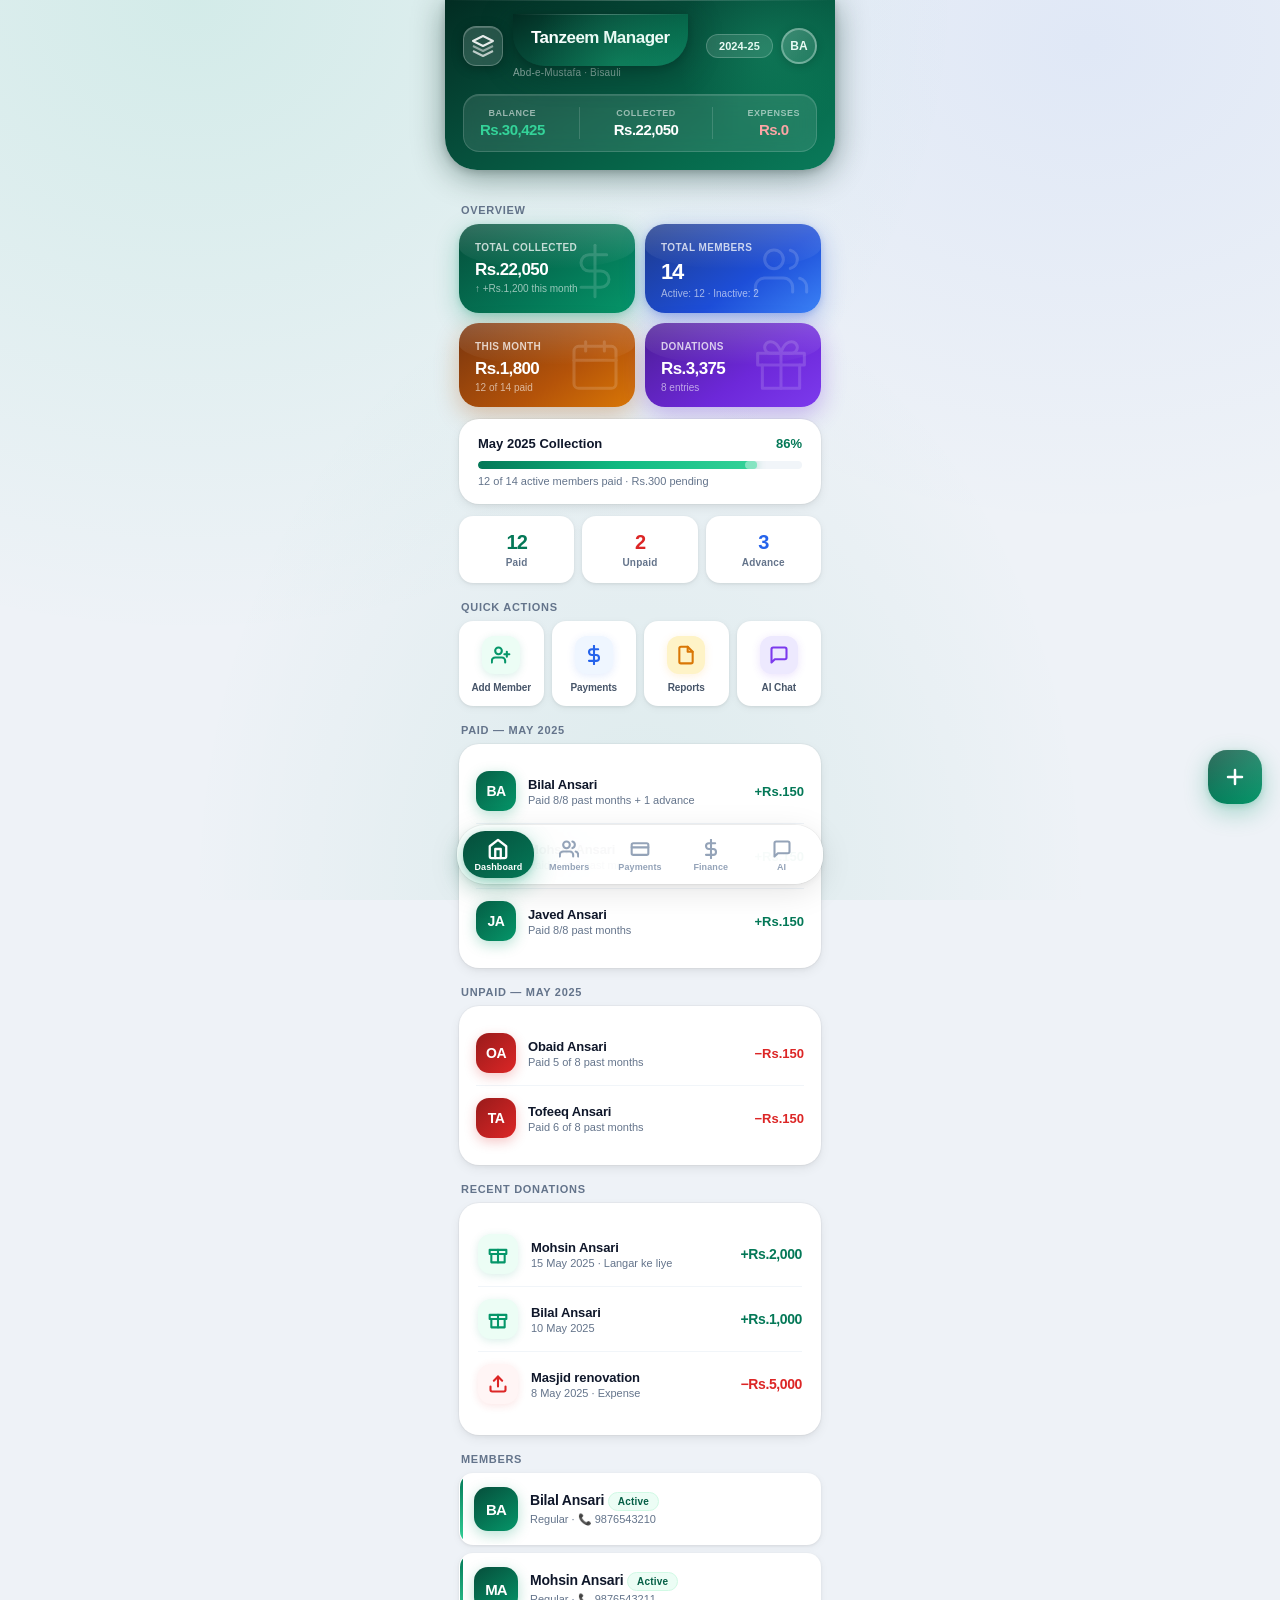
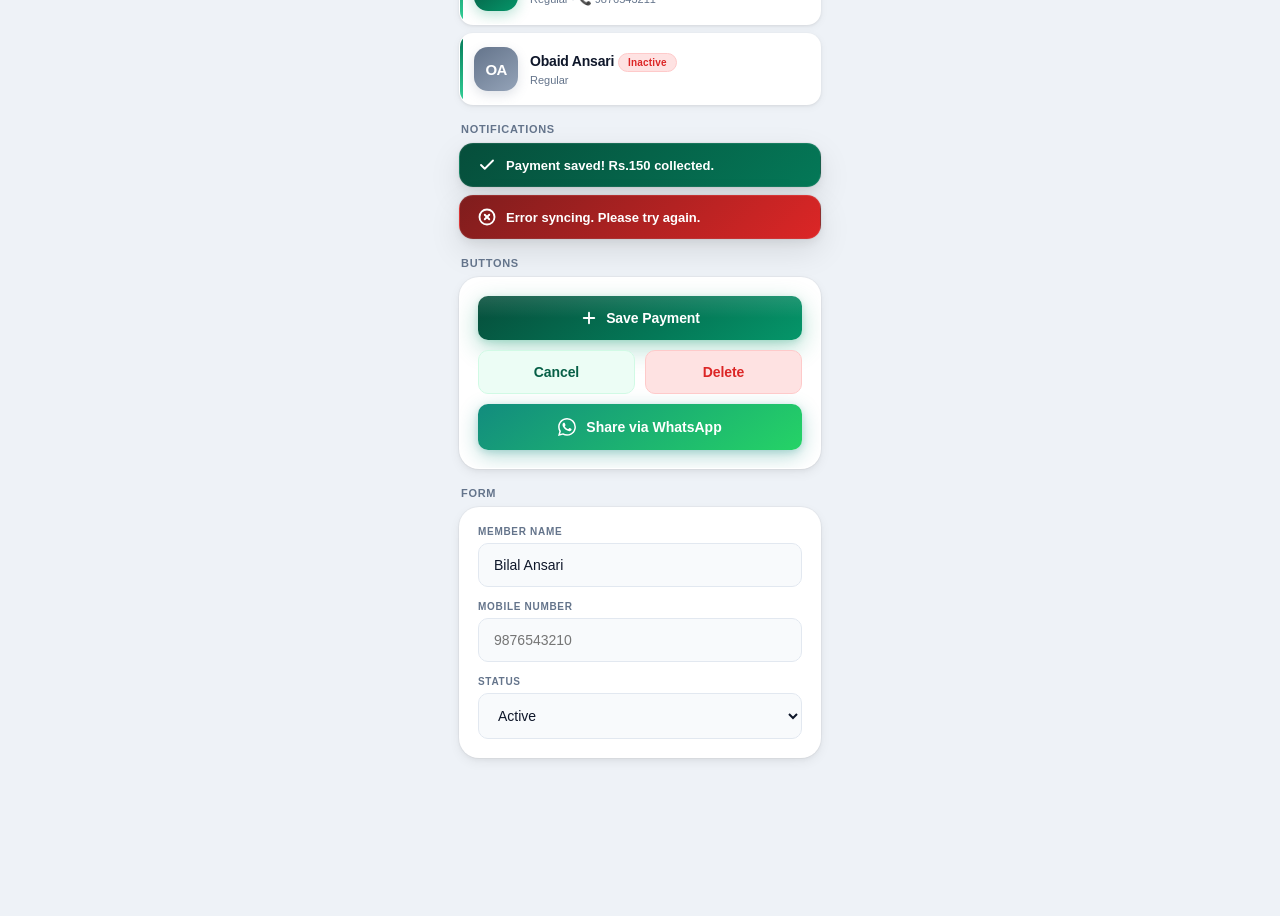
==== design-test.html @ f7e79cd4 "Design: add design-test.html for UI review before main changes" ====
<!DOCTYPE html>
<html lang="en">
<head>
<meta charset="UTF-8">
<meta name="viewport" content="width=device-width, initial-scale=1, viewport-fit=cover">
<title>Design Test — Tanzeem Manager</title>
<style>
/* ── Design Tokens ─────────────────────────────────── */
:root {
  --emerald-950: #022c22;
  --emerald-900: #064e3b;
  --emerald-800: #065f46;
  --emerald-700: #047857;
  --emerald-600: #059669;
  --emerald-500: #10b981;
  --emerald-400: #34d399;
  --emerald-100: #d1fae5;
  --emerald-50:  #ecfdf5;

  --slate-950: #020617;
  --slate-900: #0f172a;
  --slate-800: #1e293b;
  --slate-700: #334155;
  --slate-600: #475569;
  --slate-500: #64748b;
  --slate-400: #94a3b8;
  --slate-300: #cbd5e1;
  --slate-200: #e2e8f0;
  --slate-100: #f1f5f9;
  --slate-50:  #f8fafc;

  --red-600:    #dc2626;
  --red-100:    #fee2e2;
  --blue-600:   #2563eb;
  --blue-100:   #dbeafe;
  --amber-500:  #f59e0b;
  --amber-100:  #fef3c7;
  --purple-600: #7c3aed;
  --purple-100: #ede9fe;

  /* Semantic */
  --bg:      #eef2f7;
  --surface: #ffffff;
  --border:  rgba(15,23,42,.07);
  --text:    var(--slate-900);
  --text-2:  var(--slate-700);
  --muted:   var(--slate-500);

  /* Shadows — more layered & realistic */
  --sh-xs: 0 1px 2px rgba(0,0,0,.05);
  --sh-sm: 0 1px 3px rgba(0,0,0,.07), 0 2px 8px rgba(0,0,0,.05);
  --sh-md: 0 4px 12px rgba(0,0,0,.06), 0 2px 4px rgba(0,0,0,.04), 0 0 0 1px rgba(0,0,0,.03);
  --sh-lg: 0 12px 32px rgba(0,0,0,.10), 0 4px 8px rgba(0,0,0,.06), 0 0 0 1px rgba(0,0,0,.03);
  --sh-xl: 0 24px 48px rgba(0,0,0,.14), 0 8px 16px rgba(0,0,0,.08);
  --sh-green: 0 8px 24px rgba(5,150,105,.32), 0 2px 6px rgba(5,150,105,.18);
  --sh-green-sm: 0 4px 14px rgba(5,150,105,.28);

  --radius:    20px;
  --radius-sm: 14px;
  --radius-xs: 10px;
  --radius-lg: 28px;
}

* { margin:0; padding:0; box-sizing:border-box; -webkit-tap-highlight-color:transparent; }

@keyframes fadeUp   { from { opacity:0; transform:translateY(14px); } to { opacity:1; transform:translateY(0); } }
@keyframes shimmer  { 0% { transform:translateX(-100%); } 100% { transform:translateX(100%); } }
@keyframes pulse    { 0%,100% { opacity:1; } 50% { opacity:.5; } }
@keyframes floatUp  { 0%,100% { transform:translateY(0px); } 50% { transform:translateY(-4px); } }

body {
  font-family: -apple-system, BlinkMacSystemFont, 'SF Pro Display', 'Segoe UI', Roboto, sans-serif;
  background: var(--bg);
  /* Subtle noise texture via svg */
  background-image:
    radial-gradient(ellipse at 15% 0%,  rgba(16,185,129,.12) 0%, transparent 50%),
    radial-gradient(ellipse at 85% 5%,  rgba(37,99,235,.07)  0%, transparent 40%),
    radial-gradient(ellipse at 50% 100%,rgba(5,150,105,.08)  0%, transparent 50%);
  background-attachment: fixed;
  color: var(--text);
  max-width: 390px;
  margin: 0 auto;
  min-height: 100vh;
  padding-bottom: 110px;
  -webkit-font-smoothing: antialiased;
  -moz-osx-font-smoothing: grayscale;
}

/* ── Header ─────────────────────────────────────── */
.header {
  background: linear-gradient(150deg,
    var(--emerald-950) 0%,
    var(--emerald-900) 40%,
    #066a4c 75%,
    #0a7a5a 100%);
  color: #fff;
  padding: 14px 18px 18px;
  position: sticky;
  top: 0;
  z-index: 100;
  border-radius: 0 0 32px 32px;
  box-shadow: 0 6px 32px rgba(2,44,34,.45), 0 2px 8px rgba(0,0,0,.18);
  overflow: hidden;
}
/* Glowing orb behind header */
.header::before {
  content: '';
  position: absolute;
  top: -40px; right: -20px;
  width: 180px; height: 180px;
  background: radial-gradient(circle, rgba(52,211,153,.18) 0%, transparent 70%);
  border-radius: 50%;
  pointer-events: none;
}
/* Top shine line */
.header::after {
  content: '';
  position: absolute;
  top: 0; left: 0; right: 0;
  height: 1px;
  background: linear-gradient(90deg, transparent, rgba(255,255,255,.25), transparent);
  pointer-events: none;
}
.header-row1 {
  display: flex;
  align-items: center;
  justify-content: space-between;
  margin-bottom: 16px;
}
.header-brand {
  display: flex;
  align-items: center;
  gap: 10px;
}
.header-logo {
  width: 40px; height: 40px;
  border-radius: 13px;
  background: rgba(255,255,255,.15);
  backdrop-filter: blur(8px);
  border: 1px solid rgba(255,255,255,.25);
  display: flex; align-items: center; justify-content: center;
  box-shadow: 0 2px 12px rgba(0,0,0,.25), inset 0 1px 0 rgba(255,255,255,.2);
}
.header h1 {
  font-size: 18px;
  font-weight: 800;
  letter-spacing: -0.6px;
  text-shadow: 0 1px 6px rgba(0,0,0,.2);
}
.header-sub {
  font-size: 10px;
  color: rgba(255,255,255,.55);
  font-weight: 500;
  margin-top: 1px;
  letter-spacing: .2px;
}
.header-right {
  display: flex;
  align-items: center;
  gap: 8px;
}
.header-pill {
  background: rgba(255,255,255,.13);
  border: 1px solid rgba(255,255,255,.22);
  border-radius: 20px;
  padding: 5px 12px;
  font-size: 11px;
  font-weight: 700;
  color: #fff;
  letter-spacing: .1px;
}
.avatar {
  width: 36px; height: 36px;
  border-radius: 50%;
  background: linear-gradient(135deg, rgba(255,255,255,.22), rgba(255,255,255,.1));
  border: 2px solid rgba(255,255,255,.35);
  display: flex; align-items: center; justify-content: center;
  font-size: 12px; font-weight: 800;
  color: #fff;
  cursor: pointer;
  box-shadow: 0 2px 8px rgba(0,0,0,.2);
}
/* Balance row */
.header-balance {
  background: rgba(255,255,255,.1);
  backdrop-filter: blur(10px);
  border: 1px solid rgba(255,255,255,.15);
  border-radius: 16px;
  padding: 12px 16px;
  display: flex;
  align-items: center;
  justify-content: space-between;
  box-shadow: inset 0 1px 0 rgba(255,255,255,.12);
}
.hb-item { text-align: center; }
.hb-label { font-size: 9px; color: rgba(255,255,255,.55); font-weight: 600; letter-spacing: .5px; text-transform: uppercase; margin-bottom: 3px; }
.hb-value { font-size: 15px; font-weight: 800; color: #fff; letter-spacing: -0.5px; }
.hb-value.green { color: var(--emerald-400); }
.hb-value.red   { color: #fca5a5; }
.hb-divider { width: 1px; height: 32px; background: rgba(255,255,255,.15); }

/* ── Screen ──────────────────────────────────────── */
.screen { padding: 16px 14px; animation: fadeUp .22s ease-out; }

/* ── Section label ───────────────────────────────── */
.section-label {
  font-size: 11px;
  font-weight: 700;
  color: var(--muted);
  letter-spacing: .7px;
  text-transform: uppercase;
  margin: 18px 0 8px 2px;
}

/* ── Cards ───────────────────────────────────────── */
.card {
  background: var(--surface);
  border-radius: var(--radius);
  padding: 18px;
  margin-bottom: 12px;
  box-shadow: var(--sh-md);
  border: 1px solid rgba(255,255,255,.9);
  position: relative;
  overflow: hidden;
  /* Subtle top-accent line */
}
.card::before {
  content: '';
  position: absolute;
  top: 0; left: 20px; right: 20px;
  height: 1px;
  background: linear-gradient(90deg, transparent, rgba(255,255,255,.9), transparent);
}
.card-title {
  font-size: 13px;
  font-weight: 800;
  color: var(--emerald-800);
  margin-bottom: 14px;
  display: flex;
  align-items: center;
  gap: 8px;
  letter-spacing: -.2px;
}
.card-title::before {
  content: '';
  width: 3px;
  height: 14px;
  background: linear-gradient(to bottom, var(--emerald-600), var(--emerald-400));
  border-radius: 2px;
  flex-shrink: 0;
}

/* ── Metrics ─────────────────────────────────────── */
.metrics { display: grid; grid-template-columns: 1fr 1fr; gap: 10px; margin-bottom: 12px; }
.metric {
  border-radius: var(--radius);
  padding: 18px 16px 14px;
  position: relative;
  overflow: hidden;
  color: #fff;
  cursor: pointer;
  transition: transform .2s cubic-bezier(.34,1.56,.64,1), box-shadow .2s;
}
.metric:active { transform: scale(.96); }
/* Shimmer effect */
.metric::after {
  content: '';
  position: absolute;
  top: 0; left: -100%; width: 60%; height: 100%;
  background: linear-gradient(90deg, transparent, rgba(255,255,255,.12), transparent);
  animation: shimmer 3.5s ease infinite;
  pointer-events: none;
}
/* Top glass shine */
.metric::before {
  content: '';
  position: absolute;
  top: 0; left: 0; right: 0; height: 50%;
  background: linear-gradient(to bottom, rgba(255,255,255,.18), transparent);
  border-radius: var(--radius) var(--radius) 60% 60%;
  pointer-events: none;
  z-index: 1;
}
.metric.green  {
  background: linear-gradient(145deg, var(--emerald-900) 0%, var(--emerald-700) 60%, var(--emerald-600) 100%);
  box-shadow: var(--sh-green);
}
.metric.blue   {
  background: linear-gradient(145deg, #1e3a8a 0%, #1d4ed8 60%, #3b82f6 100%);
  box-shadow: 0 8px 24px rgba(29,78,216,.32), 0 2px 6px rgba(29,78,216,.18);
}
.metric.orange {
  background: linear-gradient(145deg, #78350f 0%, #b45309 60%, #d97706 100%);
  box-shadow: 0 8px 24px rgba(180,83,9,.32);
}
.metric.purple {
  background: linear-gradient(145deg, #4c1d95 0%, #6d28d9 60%, #7c3aed 100%);
  box-shadow: 0 8px 24px rgba(109,40,217,.32);
}
.metric-icon {
  position: absolute;
  right: 12px; bottom: 10px;
  opacity: .15;
  z-index: 0;
}
.metric-label {
  font-size: 10px;
  font-weight: 700;
  color: rgba(255,255,255,.75);
  letter-spacing: .4px;
  text-transform: uppercase;
  margin-bottom: 8px;
  position: relative;
  z-index: 2;
}
.metric-value {
  font-size: 22px;
  font-weight: 900;
  letter-spacing: -1.2px;
  color: #fff;
  position: relative;
  z-index: 2;
  line-height: 1;
}
.metric-value.sm { font-size: 17px; font-weight: 800; letter-spacing: -.6px; }
.metric-sub {
  font-size: 10px;
  color: rgba(255,255,255,.6);
  margin-top: 5px;
  font-weight: 500;
  position: relative;
  z-index: 2;
}

/* ── Progress bar ────────────────────────────────── */
.progress-card { padding: 16px 18px; }
.progress-header {
  display: flex;
  justify-content: space-between;
  align-items: baseline;
  margin-bottom: 10px;
}
.progress-title { font-size: 13px; font-weight: 700; color: var(--text); }
.progress-pct { font-size: 13px; font-weight: 800; color: var(--emerald-700); }
.progress-track {
  height: 8px;
  background: var(--slate-100);
  border-radius: 99px;
  overflow: hidden;
  position: relative;
}
.progress-fill {
  height: 100%;
  border-radius: 99px;
  background: linear-gradient(90deg, var(--emerald-700), var(--emerald-500), var(--emerald-400));
  box-shadow: 0 0 10px rgba(5,150,105,.4);
  position: relative;
  transition: width .6s cubic-bezier(.4,0,.2,1);
}
.progress-fill::after {
  content: '';
  position: absolute;
  top: 0; right: 0;
  width: 12px; height: 100%;
  background: rgba(255,255,255,.4);
  border-radius: 99px;
  animation: pulse 1.5s ease-in-out infinite;
}
.progress-label { font-size: 11px; color: var(--muted); margin-top: 6px; font-weight: 500; }

/* ── Member Cards ────────────────────────────────── */
.member-card {
  background: var(--surface);
  border-radius: var(--radius-sm);
  padding: 13px 14px;
  margin-bottom: 8px;
  border: 1px solid rgba(255,255,255,.9);
  display: flex;
  align-items: center;
  gap: 12px;
  box-shadow: var(--sh-sm);
  position: relative;
  overflow: hidden;
  transition: transform .15s, box-shadow .15s;
}
.member-card::before {
  content: '';
  position: absolute;
  left: 0; top: 0; bottom: 0;
  width: 3px;
  background: linear-gradient(to bottom, var(--emerald-700), var(--emerald-400));
}
.member-card:active { transform: scale(.983); box-shadow: var(--sh-md); }
.member-avatar {
  width: 44px; height: 44px;
  border-radius: 14px;
  background: linear-gradient(145deg, var(--emerald-900), var(--emerald-600));
  color: #fff;
  display: flex; align-items: center; justify-content: center;
  font-size: 15px; font-weight: 800;
  flex-shrink: 0;
  letter-spacing: -.8px;
  box-shadow: var(--sh-green-sm);
}
.member-avatar.inactive {
  background: linear-gradient(145deg, var(--slate-500), var(--slate-400));
  box-shadow: 0 4px 12px rgba(100,116,139,.2);
}
.member-info { flex: 1; min-width: 0; }
.member-name { font-size: 14px; font-weight: 700; letter-spacing: -.2px; color: var(--text); }
.member-sub  { font-size: 11px; color: var(--muted); margin-top: 2px; font-weight: 500; }
.member-actions { display: flex; gap: 6px; flex-shrink: 0; }

/* ── Badges ──────────────────────────────────────── */
.badge {
  display: inline-flex;
  align-items: center;
  padding: 3px 9px;
  border-radius: 20px;
  font-size: 10px;
  font-weight: 700;
  letter-spacing: .2px;
}
.badge-active   { background: var(--emerald-50); color: var(--emerald-800); border: 1px solid var(--emerald-100); }
.badge-inactive { background: var(--red-100); color: var(--red-600); border: 1px solid #fecaca; }
.badge-paid     { background: var(--emerald-50); color: var(--emerald-800); border: 1px solid var(--emerald-100); }
.badge-unpaid   { background: var(--red-100); color: var(--red-600); border: 1px solid #fecaca; }
.badge-advance  { background: var(--blue-100); color: var(--blue-600); border: 1px solid #bfdbfe; }

/* ── Finance Items ───────────────────────────────── */
.finance-item {
  display: flex;
  align-items: center;
  gap: 13px;
  padding: 12px 0;
  border-bottom: 1px solid var(--slate-100);
}
.finance-item:last-child { border-bottom: none; }
.finance-dot {
  width: 40px; height: 40px;
  border-radius: 13px;
  display: flex; align-items: center; justify-content: center;
  flex-shrink: 0;
}
.finance-dot.green {
  background: var(--emerald-50);
  box-shadow: 0 2px 8px rgba(5,150,105,.15);
}
.finance-dot.red {
  background: #fff5f5;
  box-shadow: 0 2px 8px rgba(220,38,38,.12);
}
.finance-info { flex: 1; min-width: 0; }
.finance-name { font-size: 13px; font-weight: 700; color: var(--text); letter-spacing: -.1px; }
.finance-sub  { font-size: 11px; color: var(--muted); margin-top: 2px; font-weight: 500; }
.finance-amount { font-size: 14px; font-weight: 800; letter-spacing: -.4px; flex-shrink: 0; }
.finance-amount.green { color: var(--emerald-700); }
.finance-amount.red   { color: var(--red-600); }

/* ── Buttons ─────────────────────────────────────── */
.btn {
  padding: 13px 22px;
  border-radius: var(--radius-xs);
  border: none;
  cursor: pointer;
  font-size: 14px;
  font-weight: 700;
  letter-spacing: -.1px;
  transition: transform .15s cubic-bezier(.34,1.56,.64,1), box-shadow .15s;
  position: relative;
  overflow: hidden;
}
.btn:active { transform: scale(.95); }
.btn-primary {
  background: linear-gradient(145deg, var(--emerald-900) 0%, var(--emerald-700) 60%, var(--emerald-600) 100%);
  color: #fff;
  box-shadow: var(--sh-green);
  width: 100%;
  display: flex; align-items: center; justify-content: center; gap: 8px;
}
.btn-primary::before {
  content: '';
  position: absolute;
  top: 0; left: 0; right: 0;
  height: 50%;
  background: linear-gradient(to bottom, rgba(255,255,255,.12), transparent);
  pointer-events: none;
}
.btn-secondary {
  background: var(--emerald-50);
  color: var(--emerald-800);
  border: 1px solid var(--emerald-100);
  font-weight: 700;
}
.btn-danger {
  background: var(--red-100);
  color: var(--red-600);
  border: 1px solid #fecaca;
  font-weight: 700;
}
.btn-row { display: flex; gap: 10px; }
.btn-row .btn { flex: 1; }

/* ── Quick actions row ───────────────────────────── */
.quick-actions {
  display: grid;
  grid-template-columns: repeat(4, 1fr);
  gap: 8px;
  margin-bottom: 12px;
}
.qa-item {
  background: var(--surface);
  border-radius: var(--radius-sm);
  padding: 14px 8px 12px;
  display: flex;
  flex-direction: column;
  align-items: center;
  gap: 8px;
  box-shadow: var(--sh-sm);
  border: 1px solid rgba(255,255,255,.9);
  cursor: pointer;
  transition: transform .15s, box-shadow .15s;
}
.qa-item:active { transform: scale(.93); }
.qa-icon {
  width: 38px; height: 38px;
  border-radius: 12px;
  display: flex; align-items: center; justify-content: center;
}
.qa-icon.green  { background: var(--emerald-50); box-shadow: 0 2px 8px rgba(5,150,105,.15); }
.qa-icon.blue   { background: #eff6ff; box-shadow: 0 2px 8px rgba(37,99,235,.12); }
.qa-icon.orange { background: var(--amber-100); box-shadow: 0 2px 8px rgba(245,158,11,.15); }
.qa-icon.purple { background: var(--purple-100); box-shadow: 0 2px 8px rgba(124,58,237,.15); }
.qa-label { font-size: 10px; font-weight: 700; color: var(--slate-600); text-align: center; letter-spacing: -.1px; }

/* ── Pay row ─────────────────────────────────────── */
.pay-row {
  display: flex;
  align-items: center;
  gap: 12px;
  padding: 12px 0;
  border-bottom: 1px solid var(--slate-100);
}
.pay-row:last-child { border-bottom: none; }
.pay-avatar {
  width: 40px; height: 40px;
  border-radius: 13px;
  display: flex; align-items: center; justify-content: center;
  font-size: 14px; font-weight: 800;
  color: #fff;
  flex-shrink: 0;
  letter-spacing: -.5px;
}
.pay-avatar--paid   { background: linear-gradient(135deg, var(--emerald-800), var(--emerald-600)); box-shadow: var(--sh-green-sm); }
.pay-avatar--unpaid { background: linear-gradient(135deg, #991b1b, var(--red-600)); box-shadow: 0 4px 12px rgba(220,38,38,.25); }
.pay-info { flex: 1; min-width: 0; }
.pay-name { font-size: 13px; font-weight: 700; color: var(--text); letter-spacing: -.15px; }
.pay-sub  { font-size: 11px; color: var(--muted); margin-top: 2px; font-weight: 500; }
.pay-amount { font-size: 13px; font-weight: 800; flex-shrink: 0; }

/* ── Bottom Nav ──────────────────────────────────── */
.bottom-nav {
  position: fixed;
  bottom: 16px;
  left: 50%;
  transform: translateX(-50%);
  width: calc(100% - 24px);
  max-width: 366px;
  background: rgba(255,255,255,.92);
  backdrop-filter: blur(32px) saturate(1.8);
  -webkit-backdrop-filter: blur(32px) saturate(1.8);
  border: 1px solid rgba(255,255,255,.98);
  border-radius: 28px;
  display: flex;
  z-index: 100;
  padding: 5px;
  box-shadow:
    0 8px 32px rgba(0,0,0,.10),
    0 2px 8px rgba(0,0,0,.06),
    0 0 0 1px rgba(0,0,0,.04),
    inset 0 1px 0 rgba(255,255,255,.9);
}
.nav-item {
  flex: 1;
  display: flex;
  flex-direction: column;
  align-items: center;
  justify-content: center;
  padding: 8px 4px 6px;
  cursor: pointer;
  color: var(--slate-400);
  font-size: 9px;
  font-weight: 700;
  gap: 3px;
  border: none;
  background: none;
  border-radius: 22px;
  transition: color .22s, background .22s, transform .22s cubic-bezier(.34,1.56,.64,1);
  letter-spacing: .1px;
  white-space: nowrap;
}
.nav-item svg { width: 20px; height: 20px; transition: transform .22s cubic-bezier(.34,1.56,.64,1); }
.nav-item:active { transform: scale(.88); }
.nav-item.active {
  background: linear-gradient(145deg, var(--emerald-900) 0%, var(--emerald-700) 100%);
  color: #fff;
  box-shadow: var(--sh-green);
}
.nav-item.active svg { transform: scale(1.1); }

/* ── FAB ─────────────────────────────────────────── */
.fab {
  position: fixed;
  bottom: 96px; right: 18px;
  width: 54px; height: 54px;
  border-radius: 19px;
  background: linear-gradient(145deg, var(--emerald-900), var(--emerald-700), var(--emerald-600));
  color: #fff;
  border: none;
  cursor: pointer;
  display: flex; align-items: center; justify-content: center;
  box-shadow: var(--sh-green);
  z-index: 99;
  transition: transform .2s, box-shadow .2s;
}
.fab::before {
  content: '';
  position: absolute;
  inset: 0;
  border-radius: inherit;
  background: linear-gradient(to bottom, rgba(255,255,255,.18), transparent);
  pointer-events: none;
}
.fab:active { transform: scale(.9); box-shadow: var(--sh-green-sm); }

/* ── Toast ───────────────────────────────────────── */
.toast-demo {
  background: var(--slate-900);
  color: #fff;
  padding: 12px 18px;
  border-radius: var(--radius-sm);
  font-size: 13px;
  font-weight: 600;
  display: flex;
  align-items: center;
  gap: 10px;
  box-shadow: var(--sh-lg);
  border: 1px solid rgba(255,255,255,.08);
  margin-bottom: 8px;
}
.toast-demo.success { background: linear-gradient(135deg, var(--emerald-900), var(--emerald-700)); }
.toast-demo.error   { background: linear-gradient(135deg, #7f1d1d, var(--red-600)); }

/* ── Input ───────────────────────────────────────── */
.form-group { margin-bottom: 14px; }
label {
  font-size: 10px;
  font-weight: 700;
  color: var(--muted);
  margin-bottom: 6px;
  display: block;
  text-transform: uppercase;
  letter-spacing: .7px;
}
input, select {
  width: 100%;
  padding: 13px 15px;
  border: 1.5px solid var(--slate-200);
  border-radius: var(--radius-xs);
  font-size: 14px;
  background: var(--slate-50);
  color: var(--text);
  font-weight: 500;
  transition: border-color .2s, box-shadow .2s, background .2s;
  -webkit-font-smoothing: antialiased;
}
input:focus, select:focus {
  outline: none;
  border-color: var(--emerald-600);
  box-shadow: 0 0 0 3.5px rgba(5,150,105,.12);
  background: #fff;
}

/* ── WA Button ───────────────────────────────────── */
.wa-btn {
  width: 100%;
  padding: 14px;
  border-radius: var(--radius-xs);
  background: linear-gradient(145deg, #128C7E, #25D366);
  color: #fff;
  border: none;
  cursor: pointer;
  font-size: 14px;
  font-weight: 700;
  display: flex; align-items: center; justify-content: center; gap: 10px;
  box-shadow: 0 6px 20px rgba(18,140,126,.32), 0 2px 6px rgba(18,140,126,.18);
  transition: transform .15s, box-shadow .15s;
}
.wa-btn:active { transform: scale(.97); }

/* ── Stats row ───────────────────────────────────── */
.stats-row {
  display: grid;
  grid-template-columns: repeat(3, 1fr);
  gap: 8px;
  margin-bottom: 12px;
}
.stat-box {
  background: var(--surface);
  border-radius: var(--radius-sm);
  padding: 14px 10px;
  text-align: center;
  box-shadow: var(--sh-sm);
  border: 1px solid rgba(255,255,255,.9);
}
.stat-val { font-size: 20px; font-weight: 900; letter-spacing: -1px; color: var(--text); }
.stat-val.green  { color: var(--emerald-700); }
.stat-val.red    { color: var(--red-600); }
.stat-val.blue   { color: var(--blue-600); }
.stat-lbl { font-size: 10px; font-weight: 600; color: var(--muted); margin-top: 3px; letter-spacing: .2px; }

/* ── Divider ─────────────────────────────────────── */
hr { border: none; border-top: 1px solid var(--slate-100); margin: 6px 0; }

/* ── Comparison label ────────────────────────────── */
.compare-chip {
  display: inline-flex;
  align-items: center;
  gap: 4px;
  font-size: 10px;
  font-weight: 700;
  padding: 3px 8px;
  border-radius: 20px;
  margin-top: 4px;
}
.compare-chip.up   { background: var(--emerald-50); color: var(--emerald-700); }
.compare-chip.down { background: var(--red-100); color: var(--red-600); }
</style>
</head>
<body>

<!-- ── HEADER ──────────────────────────────────────── -->
<div class="header">
  <div class="header-row1">
    <div class="header-brand">
      <div class="header-logo">
        <svg width="24" height="24" viewBox="0 0 24 24" fill="none">
          <path d="M12 2L2 7l10 5 10-5-10-5z" stroke="rgba(255,255,255,.9)" stroke-width="2" stroke-linejoin="round"/>
          <path d="M2 17l10 5 10-5" stroke="rgba(255,255,255,.7)" stroke-width="2" stroke-linejoin="round"/>
          <path d="M2 12l10 5 10-5" stroke="rgba(255,255,255,.5)" stroke-width="2" stroke-linejoin="round"/>
        </svg>
      </div>
      <div>
        <div class="header h1" style="font-size:17px;font-weight:800;color:#fff;letter-spacing:-.5px">Tanzeem Manager</div>
        <div class="header-sub">Abd-e-Mustafa · Bisauli</div>
      </div>
    </div>
    <div class="header-right">
      <div class="header-pill">2024-25</div>
      <div class="avatar">BA</div>
    </div>
  </div>
  <div class="header-balance">
    <div class="hb-item">
      <div class="hb-label">Balance</div>
      <div class="hb-value green">Rs.30,425</div>
    </div>
    <div class="hb-divider"></div>
    <div class="hb-item">
      <div class="hb-label">Collected</div>
      <div class="hb-value">Rs.22,050</div>
    </div>
    <div class="hb-divider"></div>
    <div class="hb-item">
      <div class="hb-label">Expenses</div>
      <div class="hb-value red">Rs.0</div>
    </div>
  </div>
</div>

<!-- ── SCREEN ───────────────────────────────────────── -->
<div class="screen">

  <!-- Metrics -->
  <p class="section-label">Overview</p>
  <div class="metrics">
    <div class="metric green">
      <div class="metric-label">Total Collected</div>
      <div class="metric-value sm">Rs.22,050</div>
      <div class="metric-sub">↑ +Rs.1,200 this month</div>
      <div class="metric-icon">
        <svg width="56" height="56" viewBox="0 0 24 24" fill="none" stroke="white" stroke-width="1.3" stroke-linecap="round" stroke-linejoin="round"><line x1="12" y1="1" x2="12" y2="23"/><path d="M17 5H9.5a3.5 3.5 0 0 0 0 7h5a3.5 3.5 0 0 1 0 7H6"/></svg>
      </div>
    </div>
    <div class="metric blue">
      <div class="metric-label">Total Members</div>
      <div class="metric-value">14</div>
      <div class="metric-sub">Active: 12 · Inactive: 2</div>
      <div class="metric-icon">
        <svg width="56" height="56" viewBox="0 0 24 24" fill="none" stroke="white" stroke-width="1.3" stroke-linecap="round" stroke-linejoin="round"><path d="M17 21v-2a4 4 0 0 0-4-4H5a4 4 0 0 0-4 4v2"/><circle cx="9" cy="7" r="4"/><path d="M23 21v-2a4 4 0 0 0-3-3.87"/><path d="M16 3.13a4 4 0 0 1 0 7.75"/></svg>
      </div>
    </div>
    <div class="metric orange">
      <div class="metric-label">This Month</div>
      <div class="metric-value sm">Rs.1,800</div>
      <div class="metric-sub">12 of 14 paid</div>
      <div class="metric-icon">
        <svg width="56" height="56" viewBox="0 0 24 24" fill="none" stroke="white" stroke-width="1.3" stroke-linecap="round" stroke-linejoin="round"><rect x="3" y="4" width="18" height="18" rx="2" ry="2"/><line x1="16" y1="2" x2="16" y2="6"/><line x1="8" y1="2" x2="8" y2="6"/><line x1="3" y1="10" x2="21" y2="10"/></svg>
      </div>
    </div>
    <div class="metric purple">
      <div class="metric-label">Donations</div>
      <div class="metric-value sm">Rs.3,375</div>
      <div class="metric-sub">8 entries</div>
      <div class="metric-icon">
        <svg width="56" height="56" viewBox="0 0 24 24" fill="none" stroke="white" stroke-width="1.3" stroke-linecap="round" stroke-linejoin="round"><polyline points="20 12 20 22 4 22 4 12"/><rect x="2" y="7" width="20" height="5"/><path d="M12 22V7"/><path d="M12 7H7.5a2.5 2.5 0 0 1 0-5C11 2 12 7 12 7z"/><path d="M12 7h4.5a2.5 2.5 0 0 0 0-5C13 2 12 7 12 7z"/></svg>
      </div>
    </div>
  </div>

  <!-- Progress -->
  <div class="card progress-card">
    <div class="progress-header">
      <div class="progress-title">May 2025 Collection</div>
      <div class="progress-pct">86%</div>
    </div>
    <div class="progress-track">
      <div class="progress-fill" style="width:86%"></div>
    </div>
    <div class="progress-label">12 of 14 active members paid · Rs.300 pending</div>
  </div>

  <!-- Stats row -->
  <div class="stats-row">
    <div class="stat-box">
      <div class="stat-val green">12</div>
      <div class="stat-lbl">Paid</div>
    </div>
    <div class="stat-box">
      <div class="stat-val red">2</div>
      <div class="stat-lbl">Unpaid</div>
    </div>
    <div class="stat-box">
      <div class="stat-val blue">3</div>
      <div class="stat-lbl">Advance</div>
    </div>
  </div>

  <!-- Quick Actions -->
  <p class="section-label">Quick Actions</p>
  <div class="quick-actions">
    <div class="qa-item">
      <div class="qa-icon green">
        <svg width="20" height="20" viewBox="0 0 24 24" fill="none" stroke="#059669" stroke-width="2.5" stroke-linecap="round" stroke-linejoin="round"><path d="M17 21v-2a4 4 0 0 0-4-4H5a4 4 0 0 0-4 4v2"/><circle cx="9" cy="7" r="4"/><line x1="19" y1="8" x2="19" y2="14"/><line x1="22" y1="11" x2="16" y2="11"/></svg>
      </div>
      <div class="qa-label">Add Member</div>
    </div>
    <div class="qa-item">
      <div class="qa-icon blue">
        <svg width="20" height="20" viewBox="0 0 24 24" fill="none" stroke="#2563eb" stroke-width="2.5" stroke-linecap="round" stroke-linejoin="round"><line x1="12" y1="1" x2="12" y2="23"/><path d="M17 5H9.5a3.5 3.5 0 0 0 0 7h5a3.5 3.5 0 0 1 0 7H6"/></svg>
      </div>
      <div class="qa-label">Payments</div>
    </div>
    <div class="qa-item">
      <div class="qa-icon orange">
        <svg width="20" height="20" viewBox="0 0 24 24" fill="none" stroke="#d97706" stroke-width="2.5" stroke-linecap="round" stroke-linejoin="round"><path d="M14 2H6a2 2 0 0 0-2 2v16a2 2 0 0 0 2 2h12a2 2 0 0 0 2-2V8z"/><polyline points="14 2 14 8 20 8"/></svg>
      </div>
      <div class="qa-label">Reports</div>
    </div>
    <div class="qa-item">
      <div class="qa-icon purple">
        <svg width="20" height="20" viewBox="0 0 24 24" fill="none" stroke="#7c3aed" stroke-width="2.5" stroke-linecap="round" stroke-linejoin="round"><path d="M21 15a2 2 0 0 1-2 2H7l-4 4V5a2 2 0 0 1 2-2h14a2 2 0 0 1 2 2z"/></svg>
      </div>
      <div class="qa-label">AI Chat</div>
    </div>
  </div>

  <!-- Paid list -->
  <p class="section-label">Paid — May 2025</p>
  <div class="card" style="padding:14px 16px">
    <div class="pay-row">
      <div class="pay-avatar pay-avatar--paid">BA</div>
      <div class="pay-info">
        <div class="pay-name">Bilal Ansari</div>
        <div class="pay-sub">Paid 8/8 past months + 1 advance</div>
      </div>
      <div class="pay-amount" style="color:var(--emerald-700)">+Rs.150</div>
    </div>
    <div class="pay-row">
      <div class="pay-avatar pay-avatar--paid">MA</div>
      <div class="pay-info">
        <div class="pay-name">Mohsin Ansari</div>
        <div class="pay-sub">Paid 7 of 8 past months</div>
      </div>
      <div class="pay-amount" style="color:var(--emerald-700)">+Rs.150</div>
    </div>
    <div class="pay-row">
      <div class="pay-avatar pay-avatar--paid">JA</div>
      <div class="pay-info">
        <div class="pay-name">Javed Ansari</div>
        <div class="pay-sub">Paid 8/8 past months</div>
      </div>
      <div class="pay-amount" style="color:var(--emerald-700)">+Rs.150</div>
    </div>
  </div>

  <!-- Unpaid list -->
  <p class="section-label">Unpaid — May 2025</p>
  <div class="card" style="padding:14px 16px">
    <div class="pay-row">
      <div class="pay-avatar pay-avatar--unpaid">OA</div>
      <div class="pay-info">
        <div class="pay-name">Obaid Ansari</div>
        <div class="pay-sub">Paid 5 of 8 past months</div>
      </div>
      <div class="pay-amount" style="color:var(--red-600)">−Rs.150</div>
    </div>
    <div class="pay-row">
      <div class="pay-avatar pay-avatar--unpaid">TA</div>
      <div class="pay-info">
        <div class="pay-name">Tofeeq Ansari</div>
        <div class="pay-sub">Paid 6 of 8 past months</div>
      </div>
      <div class="pay-amount" style="color:var(--red-600)">−Rs.150</div>
    </div>
  </div>

  <!-- Finance items -->
  <p class="section-label">Recent Donations</p>
  <div class="card">
    <div class="finance-item">
      <div class="finance-dot green">
        <svg width="20" height="20" viewBox="0 0 24 24" fill="none" stroke="#059669" stroke-width="2.5" stroke-linecap="round" stroke-linejoin="round"><polyline points="20 12 20 22 4 22 4 12"/><rect x="2" y="7" width="20" height="5"/><path d="M12 22V7"/></svg>
      </div>
      <div class="finance-info">
        <div class="finance-name">Mohsin Ansari</div>
        <div class="finance-sub">15 May 2025 · Langar ke liye</div>
      </div>
      <div class="finance-amount green">+Rs.2,000</div>
    </div>
    <div class="finance-item">
      <div class="finance-dot green">
        <svg width="20" height="20" viewBox="0 0 24 24" fill="none" stroke="#059669" stroke-width="2.5" stroke-linecap="round" stroke-linejoin="round"><polyline points="20 12 20 22 4 22 4 12"/><rect x="2" y="7" width="20" height="5"/><path d="M12 22V7"/></svg>
      </div>
      <div class="finance-info">
        <div class="finance-name">Bilal Ansari</div>
        <div class="finance-sub">10 May 2025</div>
      </div>
      <div class="finance-amount green">+Rs.1,000</div>
    </div>
    <div class="finance-item">
      <div class="finance-dot red">
        <svg width="20" height="20" viewBox="0 0 24 24" fill="none" stroke="#dc2626" stroke-width="2.5" stroke-linecap="round" stroke-linejoin="round"><path d="M21 15v4a2 2 0 0 1-2 2H5a2 2 0 0 1-2-2v-4"/><polyline points="17 8 12 3 7 8"/><line x1="12" y1="3" x2="12" y2="15"/></svg>
      </div>
      <div class="finance-info">
        <div class="finance-name">Masjid renovation</div>
        <div class="finance-sub">8 May 2025 · Expense</div>
      </div>
      <div class="finance-amount red">−Rs.5,000</div>
    </div>
  </div>

  <!-- Member cards -->
  <p class="section-label">Members</p>
  <div class="member-card">
    <div class="member-avatar">BA</div>
    <div class="member-info">
      <div class="member-name">Bilal Ansari <span class="badge badge-active">Active</span></div>
      <div class="member-sub">Regular · 📞 9876543210</div>
    </div>
  </div>
  <div class="member-card">
    <div class="member-avatar">MA</div>
    <div class="member-info">
      <div class="member-name">Mohsin Ansari <span class="badge badge-active">Active</span></div>
      <div class="member-sub">Regular · 📞 9876543211</div>
    </div>
  </div>
  <div class="member-card">
    <div class="member-avatar inactive">OA</div>
    <div class="member-info">
      <div class="member-name">Obaid Ansari <span class="badge badge-inactive">Inactive</span></div>
      <div class="member-sub">Regular</div>
    </div>
  </div>

  <!-- Toasts -->
  <p class="section-label">Notifications</p>
  <div class="toast-demo success">
    <svg width="18" height="18" viewBox="0 0 24 24" fill="none" stroke="white" stroke-width="2.5" stroke-linecap="round" stroke-linejoin="round"><polyline points="20 6 9 17 4 12"/></svg>
    Payment saved! Rs.150 collected.
  </div>
  <div class="toast-demo error">
    <svg width="18" height="18" viewBox="0 0 24 24" fill="none" stroke="white" stroke-width="2.5" stroke-linecap="round" stroke-linejoin="round"><circle cx="12" cy="12" r="10"/><line x1="15" y1="9" x2="9" y2="15"/><line x1="9" y1="9" x2="15" y2="15"/></svg>
    Error syncing. Please try again.
  </div>

  <!-- Buttons -->
  <p class="section-label">Buttons</p>
  <div class="card">
    <button class="btn btn-primary" style="margin-bottom:10px">
      <svg width="18" height="18" viewBox="0 0 24 24" fill="none" stroke="white" stroke-width="2.5" stroke-linecap="round" stroke-linejoin="round"><line x1="12" y1="5" x2="12" y2="19"/><line x1="5" y1="12" x2="19" y2="12"/></svg>
      Save Payment
    </button>
    <div class="btn-row" style="margin-bottom:10px">
      <button class="btn btn-secondary">Cancel</button>
      <button class="btn btn-danger">Delete</button>
    </div>
    <button class="wa-btn">
      <svg width="18" height="18" viewBox="0 0 24 24" fill="white"><path d="M17.472 14.382c-.297-.149-1.758-.867-2.03-.967-.273-.099-.471-.148-.67.15-.197.297-.767.966-.94 1.164-.173.199-.347.223-.644.075-.297-.15-1.255-.463-2.39-1.475-.883-.788-1.48-1.761-1.653-2.059-.173-.297-.018-.458.13-.606.134-.133.298-.347.446-.52.149-.174.198-.298.298-.497.099-.198.05-.371-.025-.52-.075-.149-.669-1.612-.916-2.207-.242-.579-.487-.5-.669-.51-.173-.008-.371-.01-.57-.01-.198 0-.52.074-.792.372-.272.297-1.04 1.016-1.04 2.479 0 1.462 1.065 2.875 1.213 3.074.149.198 2.096 3.2 5.077 4.487.709.306 1.262.489 1.694.625.712.227 1.36.195 1.871.118.571-.085 1.758-.719 2.006-1.413.248-.694.248-1.289.173-1.413-.074-.124-.272-.198-.57-.347m-5.421 7.403h-.004a9.87 9.87 0 01-5.031-1.378l-.361-.214-3.741.982.998-3.648-.235-.374a9.86 9.86 0 01-1.51-5.26c.001-5.45 4.436-9.884 9.888-9.884 2.64 0 5.122 1.03 6.988 2.898a9.825 9.825 0 012.893 6.994c-.003 5.45-4.437 9.884-9.885 9.884m8.413-18.297A11.815 11.815 0 0012.05 0C5.495 0 .16 5.335.157 11.892c0 2.096.547 4.142 1.588 5.945L.057 24l6.305-1.654a11.882 11.882 0 005.683 1.448h.005c6.554 0 11.89-5.335 11.893-11.893a11.821 11.821 0 00-3.48-8.413z"/></svg>
      Share via WhatsApp
    </button>
  </div>

  <!-- Form -->
  <p class="section-label">Form</p>
  <div class="card">
    <div class="form-group">
      <label>Member Name</label>
      <input type="text" placeholder="e.g. Bilal Ansari" value="Bilal Ansari">
    </div>
    <div class="form-group">
      <label>Mobile Number</label>
      <input type="tel" placeholder="9876543210">
    </div>
    <div class="form-group" style="margin-bottom:0">
      <label>Status</label>
      <select>
        <option>Active</option>
        <option>Inactive</option>
      </select>
    </div>
  </div>

  <div style="height:20px"></div>
</div>

<!-- ── BOTTOM NAV ────────────────────────────────────── -->
<nav class="bottom-nav">
  <button class="nav-item active">
    <svg viewBox="0 0 24 24" fill="none" stroke="currentColor" stroke-width="2.5" stroke-linecap="round" stroke-linejoin="round"><path d="M3 9l9-7 9 7v11a2 2 0 0 1-2 2H5a2 2 0 0 1-2-2z"/><polyline points="9 22 9 12 15 12 15 22"/></svg>
    Dashboard
  </button>
  <button class="nav-item">
    <svg viewBox="0 0 24 24" fill="none" stroke="currentColor" stroke-width="2.5" stroke-linecap="round" stroke-linejoin="round"><path d="M17 21v-2a4 4 0 0 0-4-4H5a4 4 0 0 0-4 4v2"/><circle cx="9" cy="7" r="4"/><path d="M23 21v-2a4 4 0 0 0-3-3.87"/><path d="M16 3.13a4 4 0 0 1 0 7.75"/></svg>
    Members
  </button>
  <button class="nav-item">
    <svg viewBox="0 0 24 24" fill="none" stroke="currentColor" stroke-width="2.5" stroke-linecap="round" stroke-linejoin="round"><rect x="2" y="5" width="20" height="14" rx="2"/><line x1="2" y1="10" x2="22" y2="10"/></svg>
    Payments
  </button>
  <button class="nav-item">
    <svg viewBox="0 0 24 24" fill="none" stroke="currentColor" stroke-width="2.5" stroke-linecap="round" stroke-linejoin="round"><line x1="12" y1="1" x2="12" y2="23"/><path d="M17 5H9.5a3.5 3.5 0 0 0 0 7h5a3.5 3.5 0 0 1 0 7H6"/></svg>
    Finance
  </button>
  <button class="nav-item">
    <svg viewBox="0 0 24 24" fill="none" stroke="currentColor" stroke-width="2.5" stroke-linecap="round" stroke-linejoin="round"><path d="M21 15a2 2 0 0 1-2 2H7l-4 4V5a2 2 0 0 1 2-2h14a2 2 0 0 1 2 2z"/></svg>
    AI
  </button>
</nav>

<!-- ── FAB ────────────────────────────────────────────── -->
<button class="fab">
  <svg width="24" height="24" viewBox="0 0 24 24" fill="none" stroke="white" stroke-width="2.5" stroke-linecap="round" stroke-linejoin="round"><line x1="12" y1="5" x2="12" y2="19"/><line x1="5" y1="12" x2="19" y2="12"/></svg>
</button>

</body>
</html>
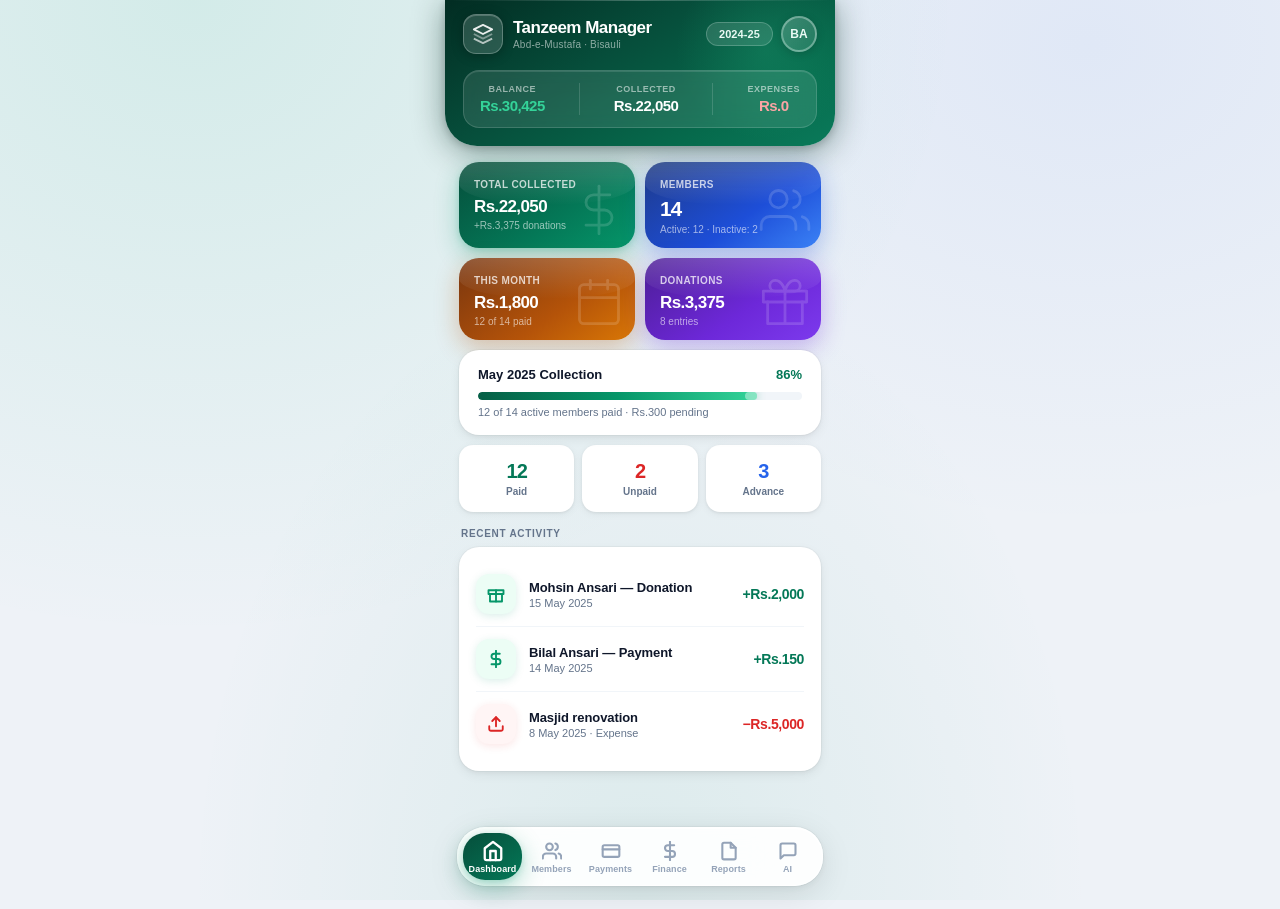
==== commit a8c2407f: "Design: proper screen navigation in test page" ====
--- a/design-test.html
+++ b/design-test.html
@@ -5,1064 +5,619 @@
 <meta name="viewport" content="width=device-width, initial-scale=1, viewport-fit=cover">
 <title>Design Test — Tanzeem Manager</title>
 <style>
-/* ── Design Tokens ─────────────────────────────────── */
 :root {
-  --emerald-950: #022c22;
-  --emerald-900: #064e3b;
-  --emerald-800: #065f46;
-  --emerald-700: #047857;
-  --emerald-600: #059669;
-  --emerald-500: #10b981;
-  --emerald-400: #34d399;
-  --emerald-100: #d1fae5;
-  --emerald-50:  #ecfdf5;
-
-  --slate-950: #020617;
-  --slate-900: #0f172a;
-  --slate-800: #1e293b;
-  --slate-700: #334155;
-  --slate-600: #475569;
-  --slate-500: #64748b;
-  --slate-400: #94a3b8;
-  --slate-300: #cbd5e1;
-  --slate-200: #e2e8f0;
-  --slate-100: #f1f5f9;
-  --slate-50:  #f8fafc;
-
-  --red-600:    #dc2626;
-  --red-100:    #fee2e2;
-  --blue-600:   #2563eb;
-  --blue-100:   #dbeafe;
-  --amber-500:  #f59e0b;
-  --amber-100:  #fef3c7;
-  --purple-600: #7c3aed;
-  --purple-100: #ede9fe;
-
-  /* Semantic */
-  --bg:      #eef2f7;
-  --surface: #ffffff;
-  --border:  rgba(15,23,42,.07);
-  --text:    var(--slate-900);
-  --text-2:  var(--slate-700);
-  --muted:   var(--slate-500);
-
-  /* Shadows — more layered & realistic */
-  --sh-xs: 0 1px 2px rgba(0,0,0,.05);
-  --sh-sm: 0 1px 3px rgba(0,0,0,.07), 0 2px 8px rgba(0,0,0,.05);
-  --sh-md: 0 4px 12px rgba(0,0,0,.06), 0 2px 4px rgba(0,0,0,.04), 0 0 0 1px rgba(0,0,0,.03);
-  --sh-lg: 0 12px 32px rgba(0,0,0,.10), 0 4px 8px rgba(0,0,0,.06), 0 0 0 1px rgba(0,0,0,.03);
-  --sh-xl: 0 24px 48px rgba(0,0,0,.14), 0 8px 16px rgba(0,0,0,.08);
-  --sh-green: 0 8px 24px rgba(5,150,105,.32), 0 2px 6px rgba(5,150,105,.18);
-  --sh-green-sm: 0 4px 14px rgba(5,150,105,.28);
-
-  --radius:    20px;
-  --radius-sm: 14px;
-  --radius-xs: 10px;
-  --radius-lg: 28px;
-}
-
-* { margin:0; padding:0; box-sizing:border-box; -webkit-tap-highlight-color:transparent; }
-
-@keyframes fadeUp   { from { opacity:0; transform:translateY(14px); } to { opacity:1; transform:translateY(0); } }
-@keyframes shimmer  { 0% { transform:translateX(-100%); } 100% { transform:translateX(100%); } }
-@keyframes pulse    { 0%,100% { opacity:1; } 50% { opacity:.5; } }
-@keyframes floatUp  { 0%,100% { transform:translateY(0px); } 50% { transform:translateY(-4px); } }
-
-body {
-  font-family: -apple-system, BlinkMacSystemFont, 'SF Pro Display', 'Segoe UI', Roboto, sans-serif;
-  background: var(--bg);
-  /* Subtle noise texture via svg */
+  --e950:#022c22; --e900:#064e3b; --e800:#065f46; --e700:#047857;
+  --e600:#059669; --e500:#10b981; --e400:#34d399; --e100:#d1fae5; --e50:#ecfdf5;
+  --s900:#0f172a; --s800:#1e293b; --s700:#334155; --s600:#475569;
+  --s500:#64748b; --s400:#94a3b8; --s300:#cbd5e1; --s200:#e2e8f0;
+  --s100:#f1f5f9; --s50:#f8fafc;
+  --red:#dc2626; --red100:#fee2e2;
+  --blue:#2563eb; --blue100:#dbeafe;
+  --amber:#f59e0b; --amber100:#fef3c7;
+  --purple:#7c3aed; --purple100:#ede9fe;
+
+  --bg:#eef2f7;
+  --surface:#ffffff;
+  --border:rgba(15,23,42,.07);
+  --text:var(--s900);
+  --muted:var(--s500);
+
+  --sh-sm:0 1px 3px rgba(0,0,0,.07),0 2px 8px rgba(0,0,0,.05);
+  --sh-md:0 4px 12px rgba(0,0,0,.06),0 2px 4px rgba(0,0,0,.04),0 0 0 1px rgba(0,0,0,.03);
+  --sh-green:0 8px 24px rgba(5,150,105,.32),0 2px 6px rgba(5,150,105,.18);
+  --sh-green-sm:0 4px 14px rgba(5,150,105,.28);
+  --r:20px; --rsm:14px; --rxs:10px; --rlg:28px;
+}
+*{margin:0;padding:0;box-sizing:border-box;-webkit-tap-highlight-color:transparent}
+@keyframes fadeUp{from{opacity:0;transform:translateY(12px)}to{opacity:1;transform:translateY(0)}}
+@keyframes shimmer{0%{transform:translateX(-100%)}100%{transform:translateX(100%)}}
+@keyframes pulse{0%,100%{opacity:1}50%{opacity:.5}}
+@keyframes spin{to{transform:rotate(360deg)}}
+
+body{
+  font-family:-apple-system,BlinkMacSystemFont,'SF Pro Display','Segoe UI',Roboto,sans-serif;
+  background:var(--bg);
   background-image:
-    radial-gradient(ellipse at 15% 0%,  rgba(16,185,129,.12) 0%, transparent 50%),
-    radial-gradient(ellipse at 85% 5%,  rgba(37,99,235,.07)  0%, transparent 40%),
-    radial-gradient(ellipse at 50% 100%,rgba(5,150,105,.08)  0%, transparent 50%);
-  background-attachment: fixed;
-  color: var(--text);
-  max-width: 390px;
-  margin: 0 auto;
-  min-height: 100vh;
-  padding-bottom: 110px;
-  -webkit-font-smoothing: antialiased;
-  -moz-osx-font-smoothing: grayscale;
-}
-
-/* ── Header ─────────────────────────────────────── */
-.header {
-  background: linear-gradient(150deg,
-    var(--emerald-950) 0%,
-    var(--emerald-900) 40%,
-    #066a4c 75%,
-    #0a7a5a 100%);
-  color: #fff;
-  padding: 14px 18px 18px;
-  position: sticky;
-  top: 0;
-  z-index: 100;
-  border-radius: 0 0 32px 32px;
-  box-shadow: 0 6px 32px rgba(2,44,34,.45), 0 2px 8px rgba(0,0,0,.18);
-  overflow: hidden;
-}
-/* Glowing orb behind header */
-.header::before {
-  content: '';
-  position: absolute;
-  top: -40px; right: -20px;
-  width: 180px; height: 180px;
-  background: radial-gradient(circle, rgba(52,211,153,.18) 0%, transparent 70%);
-  border-radius: 50%;
-  pointer-events: none;
-}
-/* Top shine line */
-.header::after {
-  content: '';
-  position: absolute;
-  top: 0; left: 0; right: 0;
-  height: 1px;
-  background: linear-gradient(90deg, transparent, rgba(255,255,255,.25), transparent);
-  pointer-events: none;
-}
-.header-row1 {
-  display: flex;
-  align-items: center;
-  justify-content: space-between;
-  margin-bottom: 16px;
-}
-.header-brand {
-  display: flex;
-  align-items: center;
-  gap: 10px;
-}
-.header-logo {
-  width: 40px; height: 40px;
-  border-radius: 13px;
-  background: rgba(255,255,255,.15);
-  backdrop-filter: blur(8px);
-  border: 1px solid rgba(255,255,255,.25);
-  display: flex; align-items: center; justify-content: center;
-  box-shadow: 0 2px 12px rgba(0,0,0,.25), inset 0 1px 0 rgba(255,255,255,.2);
-}
-.header h1 {
-  font-size: 18px;
-  font-weight: 800;
-  letter-spacing: -0.6px;
-  text-shadow: 0 1px 6px rgba(0,0,0,.2);
-}
-.header-sub {
-  font-size: 10px;
-  color: rgba(255,255,255,.55);
-  font-weight: 500;
-  margin-top: 1px;
-  letter-spacing: .2px;
-}
-.header-right {
-  display: flex;
-  align-items: center;
-  gap: 8px;
-}
-.header-pill {
-  background: rgba(255,255,255,.13);
-  border: 1px solid rgba(255,255,255,.22);
-  border-radius: 20px;
-  padding: 5px 12px;
-  font-size: 11px;
-  font-weight: 700;
-  color: #fff;
-  letter-spacing: .1px;
-}
-.avatar {
-  width: 36px; height: 36px;
-  border-radius: 50%;
-  background: linear-gradient(135deg, rgba(255,255,255,.22), rgba(255,255,255,.1));
-  border: 2px solid rgba(255,255,255,.35);
-  display: flex; align-items: center; justify-content: center;
-  font-size: 12px; font-weight: 800;
-  color: #fff;
-  cursor: pointer;
-  box-shadow: 0 2px 8px rgba(0,0,0,.2);
-}
-/* Balance row */
-.header-balance {
-  background: rgba(255,255,255,.1);
-  backdrop-filter: blur(10px);
-  border: 1px solid rgba(255,255,255,.15);
-  border-radius: 16px;
-  padding: 12px 16px;
-  display: flex;
-  align-items: center;
-  justify-content: space-between;
-  box-shadow: inset 0 1px 0 rgba(255,255,255,.12);
-}
-.hb-item { text-align: center; }
-.hb-label { font-size: 9px; color: rgba(255,255,255,.55); font-weight: 600; letter-spacing: .5px; text-transform: uppercase; margin-bottom: 3px; }
-.hb-value { font-size: 15px; font-weight: 800; color: #fff; letter-spacing: -0.5px; }
-.hb-value.green { color: var(--emerald-400); }
-.hb-value.red   { color: #fca5a5; }
-.hb-divider { width: 1px; height: 32px; background: rgba(255,255,255,.15); }
-
-/* ── Screen ──────────────────────────────────────── */
-.screen { padding: 16px 14px; animation: fadeUp .22s ease-out; }
-
-/* ── Section label ───────────────────────────────── */
-.section-label {
-  font-size: 11px;
-  font-weight: 700;
-  color: var(--muted);
-  letter-spacing: .7px;
-  text-transform: uppercase;
-  margin: 18px 0 8px 2px;
-}
-
-/* ── Cards ───────────────────────────────────────── */
-.card {
-  background: var(--surface);
-  border-radius: var(--radius);
-  padding: 18px;
-  margin-bottom: 12px;
-  box-shadow: var(--sh-md);
-  border: 1px solid rgba(255,255,255,.9);
-  position: relative;
-  overflow: hidden;
-  /* Subtle top-accent line */
-}
-.card::before {
-  content: '';
-  position: absolute;
-  top: 0; left: 20px; right: 20px;
-  height: 1px;
-  background: linear-gradient(90deg, transparent, rgba(255,255,255,.9), transparent);
-}
-.card-title {
-  font-size: 13px;
-  font-weight: 800;
-  color: var(--emerald-800);
-  margin-bottom: 14px;
-  display: flex;
-  align-items: center;
-  gap: 8px;
-  letter-spacing: -.2px;
-}
-.card-title::before {
-  content: '';
-  width: 3px;
-  height: 14px;
-  background: linear-gradient(to bottom, var(--emerald-600), var(--emerald-400));
-  border-radius: 2px;
-  flex-shrink: 0;
-}
-
-/* ── Metrics ─────────────────────────────────────── */
-.metrics { display: grid; grid-template-columns: 1fr 1fr; gap: 10px; margin-bottom: 12px; }
-.metric {
-  border-radius: var(--radius);
-  padding: 18px 16px 14px;
-  position: relative;
-  overflow: hidden;
-  color: #fff;
-  cursor: pointer;
-  transition: transform .2s cubic-bezier(.34,1.56,.64,1), box-shadow .2s;
-}
-.metric:active { transform: scale(.96); }
-/* Shimmer effect */
-.metric::after {
-  content: '';
-  position: absolute;
-  top: 0; left: -100%; width: 60%; height: 100%;
-  background: linear-gradient(90deg, transparent, rgba(255,255,255,.12), transparent);
-  animation: shimmer 3.5s ease infinite;
-  pointer-events: none;
-}
-/* Top glass shine */
-.metric::before {
-  content: '';
-  position: absolute;
-  top: 0; left: 0; right: 0; height: 50%;
-  background: linear-gradient(to bottom, rgba(255,255,255,.18), transparent);
-  border-radius: var(--radius) var(--radius) 60% 60%;
-  pointer-events: none;
-  z-index: 1;
-}
-.metric.green  {
-  background: linear-gradient(145deg, var(--emerald-900) 0%, var(--emerald-700) 60%, var(--emerald-600) 100%);
-  box-shadow: var(--sh-green);
-}
-.metric.blue   {
-  background: linear-gradient(145deg, #1e3a8a 0%, #1d4ed8 60%, #3b82f6 100%);
-  box-shadow: 0 8px 24px rgba(29,78,216,.32), 0 2px 6px rgba(29,78,216,.18);
-}
-.metric.orange {
-  background: linear-gradient(145deg, #78350f 0%, #b45309 60%, #d97706 100%);
-  box-shadow: 0 8px 24px rgba(180,83,9,.32);
-}
-.metric.purple {
-  background: linear-gradient(145deg, #4c1d95 0%, #6d28d9 60%, #7c3aed 100%);
-  box-shadow: 0 8px 24px rgba(109,40,217,.32);
-}
-.metric-icon {
-  position: absolute;
-  right: 12px; bottom: 10px;
-  opacity: .15;
-  z-index: 0;
-}
-.metric-label {
-  font-size: 10px;
-  font-weight: 700;
-  color: rgba(255,255,255,.75);
-  letter-spacing: .4px;
-  text-transform: uppercase;
-  margin-bottom: 8px;
-  position: relative;
-  z-index: 2;
-}
-.metric-value {
-  font-size: 22px;
-  font-weight: 900;
-  letter-spacing: -1.2px;
-  color: #fff;
-  position: relative;
-  z-index: 2;
-  line-height: 1;
-}
-.metric-value.sm { font-size: 17px; font-weight: 800; letter-spacing: -.6px; }
-.metric-sub {
-  font-size: 10px;
-  color: rgba(255,255,255,.6);
-  margin-top: 5px;
-  font-weight: 500;
-  position: relative;
-  z-index: 2;
-}
-
-/* ── Progress bar ────────────────────────────────── */
-.progress-card { padding: 16px 18px; }
-.progress-header {
-  display: flex;
-  justify-content: space-between;
-  align-items: baseline;
-  margin-bottom: 10px;
-}
-.progress-title { font-size: 13px; font-weight: 700; color: var(--text); }
-.progress-pct { font-size: 13px; font-weight: 800; color: var(--emerald-700); }
-.progress-track {
-  height: 8px;
-  background: var(--slate-100);
-  border-radius: 99px;
-  overflow: hidden;
-  position: relative;
-}
-.progress-fill {
-  height: 100%;
-  border-radius: 99px;
-  background: linear-gradient(90deg, var(--emerald-700), var(--emerald-500), var(--emerald-400));
-  box-shadow: 0 0 10px rgba(5,150,105,.4);
-  position: relative;
-  transition: width .6s cubic-bezier(.4,0,.2,1);
-}
-.progress-fill::after {
-  content: '';
-  position: absolute;
-  top: 0; right: 0;
-  width: 12px; height: 100%;
-  background: rgba(255,255,255,.4);
-  border-radius: 99px;
-  animation: pulse 1.5s ease-in-out infinite;
-}
-.progress-label { font-size: 11px; color: var(--muted); margin-top: 6px; font-weight: 500; }
-
-/* ── Member Cards ────────────────────────────────── */
-.member-card {
-  background: var(--surface);
-  border-radius: var(--radius-sm);
-  padding: 13px 14px;
-  margin-bottom: 8px;
-  border: 1px solid rgba(255,255,255,.9);
-  display: flex;
-  align-items: center;
-  gap: 12px;
-  box-shadow: var(--sh-sm);
-  position: relative;
-  overflow: hidden;
-  transition: transform .15s, box-shadow .15s;
-}
-.member-card::before {
-  content: '';
-  position: absolute;
-  left: 0; top: 0; bottom: 0;
-  width: 3px;
-  background: linear-gradient(to bottom, var(--emerald-700), var(--emerald-400));
-}
-.member-card:active { transform: scale(.983); box-shadow: var(--sh-md); }
-.member-avatar {
-  width: 44px; height: 44px;
-  border-radius: 14px;
-  background: linear-gradient(145deg, var(--emerald-900), var(--emerald-600));
-  color: #fff;
-  display: flex; align-items: center; justify-content: center;
-  font-size: 15px; font-weight: 800;
-  flex-shrink: 0;
-  letter-spacing: -.8px;
-  box-shadow: var(--sh-green-sm);
-}
-.member-avatar.inactive {
-  background: linear-gradient(145deg, var(--slate-500), var(--slate-400));
-  box-shadow: 0 4px 12px rgba(100,116,139,.2);
-}
-.member-info { flex: 1; min-width: 0; }
-.member-name { font-size: 14px; font-weight: 700; letter-spacing: -.2px; color: var(--text); }
-.member-sub  { font-size: 11px; color: var(--muted); margin-top: 2px; font-weight: 500; }
-.member-actions { display: flex; gap: 6px; flex-shrink: 0; }
-
-/* ── Badges ──────────────────────────────────────── */
-.badge {
-  display: inline-flex;
-  align-items: center;
-  padding: 3px 9px;
-  border-radius: 20px;
-  font-size: 10px;
-  font-weight: 700;
-  letter-spacing: .2px;
-}
-.badge-active   { background: var(--emerald-50); color: var(--emerald-800); border: 1px solid var(--emerald-100); }
-.badge-inactive { background: var(--red-100); color: var(--red-600); border: 1px solid #fecaca; }
-.badge-paid     { background: var(--emerald-50); color: var(--emerald-800); border: 1px solid var(--emerald-100); }
-.badge-unpaid   { background: var(--red-100); color: var(--red-600); border: 1px solid #fecaca; }
-.badge-advance  { background: var(--blue-100); color: var(--blue-600); border: 1px solid #bfdbfe; }
-
-/* ── Finance Items ───────────────────────────────── */
-.finance-item {
-  display: flex;
-  align-items: center;
-  gap: 13px;
-  padding: 12px 0;
-  border-bottom: 1px solid var(--slate-100);
-}
-.finance-item:last-child { border-bottom: none; }
-.finance-dot {
-  width: 40px; height: 40px;
-  border-radius: 13px;
-  display: flex; align-items: center; justify-content: center;
-  flex-shrink: 0;
-}
-.finance-dot.green {
-  background: var(--emerald-50);
-  box-shadow: 0 2px 8px rgba(5,150,105,.15);
-}
-.finance-dot.red {
-  background: #fff5f5;
-  box-shadow: 0 2px 8px rgba(220,38,38,.12);
-}
-.finance-info { flex: 1; min-width: 0; }
-.finance-name { font-size: 13px; font-weight: 700; color: var(--text); letter-spacing: -.1px; }
-.finance-sub  { font-size: 11px; color: var(--muted); margin-top: 2px; font-weight: 500; }
-.finance-amount { font-size: 14px; font-weight: 800; letter-spacing: -.4px; flex-shrink: 0; }
-.finance-amount.green { color: var(--emerald-700); }
-.finance-amount.red   { color: var(--red-600); }
-
-/* ── Buttons ─────────────────────────────────────── */
-.btn {
-  padding: 13px 22px;
-  border-radius: var(--radius-xs);
-  border: none;
-  cursor: pointer;
-  font-size: 14px;
-  font-weight: 700;
-  letter-spacing: -.1px;
-  transition: transform .15s cubic-bezier(.34,1.56,.64,1), box-shadow .15s;
-  position: relative;
-  overflow: hidden;
-}
-.btn:active { transform: scale(.95); }
-.btn-primary {
-  background: linear-gradient(145deg, var(--emerald-900) 0%, var(--emerald-700) 60%, var(--emerald-600) 100%);
-  color: #fff;
-  box-shadow: var(--sh-green);
-  width: 100%;
-  display: flex; align-items: center; justify-content: center; gap: 8px;
-}
-.btn-primary::before {
-  content: '';
-  position: absolute;
-  top: 0; left: 0; right: 0;
-  height: 50%;
-  background: linear-gradient(to bottom, rgba(255,255,255,.12), transparent);
-  pointer-events: none;
-}
-.btn-secondary {
-  background: var(--emerald-50);
-  color: var(--emerald-800);
-  border: 1px solid var(--emerald-100);
-  font-weight: 700;
-}
-.btn-danger {
-  background: var(--red-100);
-  color: var(--red-600);
-  border: 1px solid #fecaca;
-  font-weight: 700;
-}
-.btn-row { display: flex; gap: 10px; }
-.btn-row .btn { flex: 1; }
-
-/* ── Quick actions row ───────────────────────────── */
-.quick-actions {
-  display: grid;
-  grid-template-columns: repeat(4, 1fr);
-  gap: 8px;
-  margin-bottom: 12px;
-}
-.qa-item {
-  background: var(--surface);
-  border-radius: var(--radius-sm);
-  padding: 14px 8px 12px;
-  display: flex;
-  flex-direction: column;
-  align-items: center;
-  gap: 8px;
-  box-shadow: var(--sh-sm);
-  border: 1px solid rgba(255,255,255,.9);
-  cursor: pointer;
-  transition: transform .15s, box-shadow .15s;
-}
-.qa-item:active { transform: scale(.93); }
-.qa-icon {
-  width: 38px; height: 38px;
-  border-radius: 12px;
-  display: flex; align-items: center; justify-content: center;
-}
-.qa-icon.green  { background: var(--emerald-50); box-shadow: 0 2px 8px rgba(5,150,105,.15); }
-.qa-icon.blue   { background: #eff6ff; box-shadow: 0 2px 8px rgba(37,99,235,.12); }
-.qa-icon.orange { background: var(--amber-100); box-shadow: 0 2px 8px rgba(245,158,11,.15); }
-.qa-icon.purple { background: var(--purple-100); box-shadow: 0 2px 8px rgba(124,58,237,.15); }
-.qa-label { font-size: 10px; font-weight: 700; color: var(--slate-600); text-align: center; letter-spacing: -.1px; }
-
-/* ── Pay row ─────────────────────────────────────── */
-.pay-row {
-  display: flex;
-  align-items: center;
-  gap: 12px;
-  padding: 12px 0;
-  border-bottom: 1px solid var(--slate-100);
-}
-.pay-row:last-child { border-bottom: none; }
-.pay-avatar {
-  width: 40px; height: 40px;
-  border-radius: 13px;
-  display: flex; align-items: center; justify-content: center;
-  font-size: 14px; font-weight: 800;
-  color: #fff;
-  flex-shrink: 0;
-  letter-spacing: -.5px;
-}
-.pay-avatar--paid   { background: linear-gradient(135deg, var(--emerald-800), var(--emerald-600)); box-shadow: var(--sh-green-sm); }
-.pay-avatar--unpaid { background: linear-gradient(135deg, #991b1b, var(--red-600)); box-shadow: 0 4px 12px rgba(220,38,38,.25); }
-.pay-info { flex: 1; min-width: 0; }
-.pay-name { font-size: 13px; font-weight: 700; color: var(--text); letter-spacing: -.15px; }
-.pay-sub  { font-size: 11px; color: var(--muted); margin-top: 2px; font-weight: 500; }
-.pay-amount { font-size: 13px; font-weight: 800; flex-shrink: 0; }
-
-/* ── Bottom Nav ──────────────────────────────────── */
-.bottom-nav {
-  position: fixed;
-  bottom: 16px;
-  left: 50%;
-  transform: translateX(-50%);
-  width: calc(100% - 24px);
-  max-width: 366px;
-  background: rgba(255,255,255,.92);
-  backdrop-filter: blur(32px) saturate(1.8);
-  -webkit-backdrop-filter: blur(32px) saturate(1.8);
-  border: 1px solid rgba(255,255,255,.98);
-  border-radius: 28px;
-  display: flex;
-  z-index: 100;
-  padding: 5px;
-  box-shadow:
-    0 8px 32px rgba(0,0,0,.10),
-    0 2px 8px rgba(0,0,0,.06),
-    0 0 0 1px rgba(0,0,0,.04),
-    inset 0 1px 0 rgba(255,255,255,.9);
-}
-.nav-item {
-  flex: 1;
-  display: flex;
-  flex-direction: column;
-  align-items: center;
-  justify-content: center;
-  padding: 8px 4px 6px;
-  cursor: pointer;
-  color: var(--slate-400);
-  font-size: 9px;
-  font-weight: 700;
-  gap: 3px;
-  border: none;
-  background: none;
-  border-radius: 22px;
-  transition: color .22s, background .22s, transform .22s cubic-bezier(.34,1.56,.64,1);
-  letter-spacing: .1px;
-  white-space: nowrap;
-}
-.nav-item svg { width: 20px; height: 20px; transition: transform .22s cubic-bezier(.34,1.56,.64,1); }
-.nav-item:active { transform: scale(.88); }
-.nav-item.active {
-  background: linear-gradient(145deg, var(--emerald-900) 0%, var(--emerald-700) 100%);
-  color: #fff;
-  box-shadow: var(--sh-green);
-}
-.nav-item.active svg { transform: scale(1.1); }
-
-/* ── FAB ─────────────────────────────────────────── */
-.fab {
-  position: fixed;
-  bottom: 96px; right: 18px;
-  width: 54px; height: 54px;
-  border-radius: 19px;
-  background: linear-gradient(145deg, var(--emerald-900), var(--emerald-700), var(--emerald-600));
-  color: #fff;
-  border: none;
-  cursor: pointer;
-  display: flex; align-items: center; justify-content: center;
-  box-shadow: var(--sh-green);
-  z-index: 99;
-  transition: transform .2s, box-shadow .2s;
-}
-.fab::before {
-  content: '';
-  position: absolute;
-  inset: 0;
-  border-radius: inherit;
-  background: linear-gradient(to bottom, rgba(255,255,255,.18), transparent);
-  pointer-events: none;
-}
-.fab:active { transform: scale(.9); box-shadow: var(--sh-green-sm); }
-
-/* ── Toast ───────────────────────────────────────── */
-.toast-demo {
-  background: var(--slate-900);
-  color: #fff;
-  padding: 12px 18px;
-  border-radius: var(--radius-sm);
-  font-size: 13px;
-  font-weight: 600;
-  display: flex;
-  align-items: center;
-  gap: 10px;
-  box-shadow: var(--sh-lg);
-  border: 1px solid rgba(255,255,255,.08);
-  margin-bottom: 8px;
-}
-.toast-demo.success { background: linear-gradient(135deg, var(--emerald-900), var(--emerald-700)); }
-.toast-demo.error   { background: linear-gradient(135deg, #7f1d1d, var(--red-600)); }
-
-/* ── Input ───────────────────────────────────────── */
-.form-group { margin-bottom: 14px; }
-label {
-  font-size: 10px;
-  font-weight: 700;
-  color: var(--muted);
-  margin-bottom: 6px;
-  display: block;
-  text-transform: uppercase;
-  letter-spacing: .7px;
-}
-input, select {
-  width: 100%;
-  padding: 13px 15px;
-  border: 1.5px solid var(--slate-200);
-  border-radius: var(--radius-xs);
-  font-size: 14px;
-  background: var(--slate-50);
-  color: var(--text);
-  font-weight: 500;
-  transition: border-color .2s, box-shadow .2s, background .2s;
-  -webkit-font-smoothing: antialiased;
-}
-input:focus, select:focus {
-  outline: none;
-  border-color: var(--emerald-600);
-  box-shadow: 0 0 0 3.5px rgba(5,150,105,.12);
-  background: #fff;
-}
-
-/* ── WA Button ───────────────────────────────────── */
-.wa-btn {
-  width: 100%;
-  padding: 14px;
-  border-radius: var(--radius-xs);
-  background: linear-gradient(145deg, #128C7E, #25D366);
-  color: #fff;
-  border: none;
-  cursor: pointer;
-  font-size: 14px;
-  font-weight: 700;
-  display: flex; align-items: center; justify-content: center; gap: 10px;
-  box-shadow: 0 6px 20px rgba(18,140,126,.32), 0 2px 6px rgba(18,140,126,.18);
-  transition: transform .15s, box-shadow .15s;
-}
-.wa-btn:active { transform: scale(.97); }
-
-/* ── Stats row ───────────────────────────────────── */
-.stats-row {
-  display: grid;
-  grid-template-columns: repeat(3, 1fr);
-  gap: 8px;
-  margin-bottom: 12px;
-}
-.stat-box {
-  background: var(--surface);
-  border-radius: var(--radius-sm);
-  padding: 14px 10px;
-  text-align: center;
-  box-shadow: var(--sh-sm);
-  border: 1px solid rgba(255,255,255,.9);
-}
-.stat-val { font-size: 20px; font-weight: 900; letter-spacing: -1px; color: var(--text); }
-.stat-val.green  { color: var(--emerald-700); }
-.stat-val.red    { color: var(--red-600); }
-.stat-val.blue   { color: var(--blue-600); }
-.stat-lbl { font-size: 10px; font-weight: 600; color: var(--muted); margin-top: 3px; letter-spacing: .2px; }
-
-/* ── Divider ─────────────────────────────────────── */
-hr { border: none; border-top: 1px solid var(--slate-100); margin: 6px 0; }
-
-/* ── Comparison label ────────────────────────────── */
-.compare-chip {
-  display: inline-flex;
-  align-items: center;
-  gap: 4px;
-  font-size: 10px;
-  font-weight: 700;
-  padding: 3px 8px;
-  border-radius: 20px;
-  margin-top: 4px;
-}
-.compare-chip.up   { background: var(--emerald-50); color: var(--emerald-700); }
-.compare-chip.down { background: var(--red-100); color: var(--red-600); }
+    radial-gradient(ellipse at 15% 0%,rgba(16,185,129,.12) 0%,transparent 50%),
+    radial-gradient(ellipse at 85% 5%,rgba(37,99,235,.07) 0%,transparent 40%),
+    radial-gradient(ellipse at 50% 100%,rgba(5,150,105,.08) 0%,transparent 50%);
+  background-attachment:fixed;
+  color:var(--text);
+  max-width:390px;
+  margin:0 auto;
+  min-height:100vh;
+  -webkit-font-smoothing:antialiased;
+}
+
+/* ── Header ─────────────────────────────────── */
+.header{
+  background:linear-gradient(150deg,var(--e950) 0%,var(--e900) 40%,#066a4c 75%,#0a7a5a 100%);
+  color:#fff;
+  padding:14px 18px 18px;
+  position:sticky;top:0;z-index:100;
+  border-radius:0 0 32px 32px;
+  box-shadow:0 6px 32px rgba(2,44,34,.45),0 2px 8px rgba(0,0,0,.18);
+  overflow:hidden;
+}
+.header::before{
+  content:'';position:absolute;top:-40px;right:-20px;
+  width:180px;height:180px;
+  background:radial-gradient(circle,rgba(52,211,153,.18) 0%,transparent 70%);
+  border-radius:50%;pointer-events:none;
+}
+.header::after{
+  content:'';position:absolute;top:0;left:0;right:0;height:1px;
+  background:linear-gradient(90deg,transparent,rgba(255,255,255,.25),transparent);
+  pointer-events:none;
+}
+.hdr-row1{display:flex;align-items:center;justify-content:space-between;margin-bottom:16px}
+.hdr-brand{display:flex;align-items:center;gap:10px}
+.hdr-logo{
+  width:40px;height:40px;border-radius:13px;
+  background:rgba(255,255,255,.15);backdrop-filter:blur(8px);
+  border:1px solid rgba(255,255,255,.25);
+  display:flex;align-items:center;justify-content:center;
+  box-shadow:0 2px 12px rgba(0,0,0,.25),inset 0 1px 0 rgba(255,255,255,.2);
+}
+.hdr-title{font-size:17px;font-weight:800;color:#fff;letter-spacing:-.5px}
+.hdr-sub{font-size:10px;color:rgba(255,255,255,.55);font-weight:500;margin-top:1px;letter-spacing:.2px}
+.hdr-right{display:flex;align-items:center;gap:8px}
+.hdr-pill{
+  background:rgba(255,255,255,.13);border:1px solid rgba(255,255,255,.22);
+  border-radius:20px;padding:5px 12px;font-size:11px;font-weight:700;color:#fff;letter-spacing:.1px;
+}
+.avatar{
+  width:36px;height:36px;border-radius:50%;
+  background:linear-gradient(135deg,rgba(255,255,255,.22),rgba(255,255,255,.1));
+  border:2px solid rgba(255,255,255,.35);
+  display:flex;align-items:center;justify-content:center;
+  font-size:12px;font-weight:800;color:#fff;cursor:pointer;
+  box-shadow:0 2px 8px rgba(0,0,0,.2);
+}
+.hdr-balance{
+  background:rgba(255,255,255,.1);backdrop-filter:blur(10px);
+  border:1px solid rgba(255,255,255,.15);border-radius:16px;
+  padding:12px 16px;display:flex;align-items:center;justify-content:space-between;
+  box-shadow:inset 0 1px 0 rgba(255,255,255,.12);
+}
+.hb-item{text-align:center}
+.hb-lbl{font-size:9px;color:rgba(255,255,255,.55);font-weight:600;letter-spacing:.5px;text-transform:uppercase;margin-bottom:3px}
+.hb-val{font-size:15px;font-weight:800;color:#fff;letter-spacing:-.5px}
+.hb-val.g{color:var(--e400)}.hb-val.r{color:#fca5a5}
+.hb-div{width:1px;height:32px;background:rgba(255,255,255,.15)}
+
+/* ── Screen container ───────────────────────── */
+.screens{padding-bottom:112px}
+.screen{display:none;padding:16px 14px;animation:fadeUp .22s ease-out}
+.screen.active{display:block}
+
+/* ── Section label ──────────────────────────── */
+.slabel{font-size:10px;font-weight:700;color:var(--muted);letter-spacing:.7px;text-transform:uppercase;margin:16px 0 8px 2px}
+
+/* ── Card ───────────────────────────────────── */
+.card{
+  background:var(--surface);border-radius:var(--r);
+  padding:18px;margin-bottom:10px;
+  box-shadow:var(--sh-md);border:1px solid rgba(255,255,255,.9);
+  position:relative;overflow:hidden;
+}
+.card::before{
+  content:'';position:absolute;top:0;left:20px;right:20px;height:1px;
+  background:linear-gradient(90deg,transparent,rgba(255,255,255,.9),transparent);
+}
+.card-title{
+  font-size:13px;font-weight:800;color:var(--e800);
+  margin-bottom:14px;display:flex;align-items:center;gap:8px;letter-spacing:-.2px;
+}
+.card-title::before{
+  content:'';width:3px;height:14px;
+  background:linear-gradient(to bottom,var(--e600),var(--e400));
+  border-radius:2px;flex-shrink:0;
+}
+
+/* ── Metrics ────────────────────────────────── */
+.metrics{display:grid;grid-template-columns:1fr 1fr;gap:10px;margin-bottom:10px}
+.metric{
+  border-radius:var(--r);padding:17px 15px 13px;
+  position:relative;overflow:hidden;color:#fff;
+  transition:transform .2s cubic-bezier(.34,1.56,.64,1);
+}
+.metric:active{transform:scale(.96)}
+.metric::after{
+  content:'';position:absolute;top:0;left:-100%;width:60%;height:100%;
+  background:linear-gradient(90deg,transparent,rgba(255,255,255,.12),transparent);
+  animation:shimmer 3.5s ease infinite;pointer-events:none;
+}
+.metric::before{
+  content:'';position:absolute;top:0;left:0;right:0;height:50%;
+  background:linear-gradient(to bottom,rgba(255,255,255,.18),transparent);
+  border-radius:var(--r) var(--r) 60% 60%;pointer-events:none;z-index:1;
+}
+.metric.g{background:linear-gradient(145deg,var(--e900) 0%,var(--e700) 60%,var(--e600) 100%);box-shadow:var(--sh-green)}
+.metric.b{background:linear-gradient(145deg,#1e3a8a 0%,#1d4ed8 60%,#3b82f6 100%);box-shadow:0 8px 24px rgba(29,78,216,.32)}
+.metric.o{background:linear-gradient(145deg,#78350f 0%,#b45309 60%,#d97706 100%);box-shadow:0 8px 24px rgba(180,83,9,.32)}
+.metric.p{background:linear-gradient(145deg,#4c1d95 0%,#6d28d9 60%,#7c3aed 100%);box-shadow:0 8px 24px rgba(109,40,217,.32)}
+.metric-icon{position:absolute;right:10px;bottom:8px;opacity:.15;z-index:0}
+.metric-lbl{font-size:10px;font-weight:700;color:rgba(255,255,255,.75);letter-spacing:.4px;text-transform:uppercase;margin-bottom:8px;position:relative;z-index:2}
+.metric-val{font-size:21px;font-weight:900;letter-spacing:-1.2px;color:#fff;position:relative;z-index:2;line-height:1}
+.metric-val.sm{font-size:17px;font-weight:800;letter-spacing:-.6px}
+.metric-sub{font-size:10px;color:rgba(255,255,255,.6);margin-top:5px;font-weight:500;position:relative;z-index:2}
+
+/* ── Progress ───────────────────────────────── */
+.prog-hdr{display:flex;justify-content:space-between;align-items:baseline;margin-bottom:10px}
+.prog-title{font-size:13px;font-weight:700;color:var(--text)}
+.prog-pct{font-size:13px;font-weight:800;color:var(--e700)}
+.prog-track{height:8px;background:var(--s100);border-radius:99px;overflow:hidden;position:relative}
+.prog-fill{
+  height:100%;border-radius:99px;
+  background:linear-gradient(90deg,var(--e800),var(--e600),var(--e400));
+  box-shadow:0 0 10px rgba(5,150,105,.4);position:relative;
+}
+.prog-fill::after{
+  content:'';position:absolute;top:0;right:0;width:12px;height:100%;
+  background:rgba(255,255,255,.4);border-radius:99px;animation:pulse 1.5s ease-in-out infinite;
+}
+.prog-lbl{font-size:11px;color:var(--muted);margin-top:6px;font-weight:500}
+
+/* ── Stats row ──────────────────────────────── */
+.stats-row{display:grid;grid-template-columns:repeat(3,1fr);gap:8px;margin-bottom:10px}
+.stat-box{
+  background:var(--surface);border-radius:var(--rsm);padding:14px 10px;
+  text-align:center;box-shadow:var(--sh-sm);border:1px solid rgba(255,255,255,.9);
+}
+.stat-val{font-size:20px;font-weight:900;letter-spacing:-1px;color:var(--text)}
+.stat-val.g{color:var(--e700)}.stat-val.r{color:var(--red)}.stat-val.b{color:var(--blue)}
+.stat-lbl{font-size:10px;font-weight:600;color:var(--muted);margin-top:3px}
+
+/* ── Pay row ────────────────────────────────── */
+.pay-row{display:flex;align-items:center;gap:12px;padding:11px 0;border-bottom:1px solid var(--s100)}
+.pay-row:last-child{border-bottom:none}
+.pay-av{width:40px;height:40px;border-radius:13px;display:flex;align-items:center;justify-content:center;font-size:13px;font-weight:800;color:#fff;flex-shrink:0;letter-spacing:-.5px}
+.pay-av.paid{background:linear-gradient(135deg,var(--e800),var(--e600));box-shadow:var(--sh-green-sm)}
+.pay-av.unpaid{background:linear-gradient(135deg,#991b1b,var(--red));box-shadow:0 4px 12px rgba(220,38,38,.25)}
+.pay-info{flex:1;min-width:0}
+.pay-name{font-size:13px;font-weight:700;color:var(--text);letter-spacing:-.15px}
+.pay-sub{font-size:11px;color:var(--muted);margin-top:2px;font-weight:500}
+.pay-amount{font-size:13px;font-weight:800;flex-shrink:0}
+.pay-wa{background:none;border:none;cursor:pointer;color:#25d366;padding:2px 4px;line-height:1}
+
+/* ── Member card ────────────────────────────── */
+.mc{
+  background:var(--surface);border-radius:var(--rsm);padding:13px 14px;
+  margin-bottom:8px;border:1px solid rgba(255,255,255,.9);
+  display:flex;align-items:center;gap:12px;
+  box-shadow:var(--sh-sm);position:relative;overflow:hidden;
+  transition:transform .15s,box-shadow .15s;
+}
+.mc::before{content:'';position:absolute;left:0;top:0;bottom:0;width:3px;background:linear-gradient(to bottom,var(--e700),var(--e400))}
+.mc:active{transform:scale(.983);box-shadow:var(--sh-md)}
+.mc-av{
+  width:44px;height:44px;border-radius:14px;
+  background:linear-gradient(145deg,var(--e900),var(--e600));
+  color:#fff;display:flex;align-items:center;justify-content:center;
+  font-size:15px;font-weight:800;flex-shrink:0;letter-spacing:-.8px;
+  box-shadow:var(--sh-green-sm);
+}
+.mc-av.in{background:linear-gradient(145deg,var(--s500),var(--s400));box-shadow:0 4px 12px rgba(100,116,139,.2)}
+.mc-info{flex:1;min-width:0}
+.mc-name{font-size:14px;font-weight:700;letter-spacing:-.2px;color:var(--text)}
+.mc-sub{font-size:11px;color:var(--muted);margin-top:2px;font-weight:500}
+.mc-actions{display:flex;gap:6px;flex-shrink:0}
+
+/* ── Badges ─────────────────────────────────── */
+.badge{display:inline-flex;align-items:center;padding:3px 9px;border-radius:20px;font-size:10px;font-weight:700;letter-spacing:.2px}
+.ba{background:var(--e50);color:var(--e800);border:1px solid var(--e100)}
+.bi{background:var(--red100);color:var(--red);border:1px solid #fecaca}
+
+/* ── Finance item ───────────────────────────── */
+.fi{display:flex;align-items:center;gap:13px;padding:12px 0;border-bottom:1px solid var(--s100)}
+.fi:last-child{border-bottom:none}
+.fi-dot{width:40px;height:40px;border-radius:13px;display:flex;align-items:center;justify-content:center;flex-shrink:0}
+.fi-dot.g{background:var(--e50);box-shadow:0 2px 8px rgba(5,150,105,.15)}
+.fi-dot.r{background:#fff5f5;box-shadow:0 2px 8px rgba(220,38,38,.12)}
+.fi-info{flex:1;min-width:0}
+.fi-name{font-size:13px;font-weight:700;color:var(--text);letter-spacing:-.1px}
+.fi-sub{font-size:11px;color:var(--muted);margin-top:2px;font-weight:500}
+.fi-amt{font-size:14px;font-weight:800;letter-spacing:-.4px;flex-shrink:0}
+.fi-amt.g{color:var(--e700)}.fi-amt.r{color:var(--red)}
+
+/* ── Reports ────────────────────────────────── */
+.rpt-btn{
+  display:flex;align-items:center;gap:14px;padding:14px;
+  background:var(--surface);border-radius:var(--rsm);
+  box-shadow:var(--sh-sm);border:1px solid rgba(255,255,255,.9);
+  margin-bottom:8px;cursor:pointer;transition:transform .15s,box-shadow .15s;
+}
+.rpt-btn:active{transform:scale(.983);box-shadow:var(--sh-md)}
+.rpt-icon{
+  width:42px;height:42px;border-radius:13px;
+  display:flex;align-items:center;justify-content:center;flex-shrink:0;
+}
+.rpt-icon.g{background:var(--e50);box-shadow:0 2px 8px rgba(5,150,105,.15)}
+.rpt-icon.b{background:var(--blue100);box-shadow:0 2px 8px rgba(37,99,235,.12)}
+.rpt-icon.o{background:var(--amber100);box-shadow:0 2px 8px rgba(245,158,11,.15)}
+.rpt-icon.p{background:var(--purple100);box-shadow:0 2px 8px rgba(124,58,237,.15)}
+.rpt-info{flex:1;min-width:0}
+.rpt-name{font-size:13px;font-weight:700;color:var(--text);letter-spacing:-.1px}
+.rpt-desc{font-size:11px;color:var(--muted);margin-top:2px;font-weight:500}
+.rpt-arr{color:var(--s300)}
+
+/* ── AI chat ────────────────────────────────── */
+.chat-area{display:flex;flex-direction:column;gap:10px;padding:4px 0 16px}
+.msg{display:flex;flex-direction:column}
+.msg.user{align-items:flex-end}
+.msg.ai{align-items:flex-start}
+.msg-bubble{
+  max-width:82%;padding:11px 14px;border-radius:18px;
+  font-size:13px;line-height:1.55;font-weight:500;
+}
+.msg.user .msg-bubble{
+  background:linear-gradient(145deg,var(--e900),var(--e700));color:#fff;
+  border-radius:18px 18px 4px 18px;
+  box-shadow:var(--sh-green-sm);
+}
+.msg.ai .msg-bubble{
+  background:var(--surface);color:var(--text);
+  border-radius:18px 18px 18px 4px;
+  box-shadow:var(--sh-sm);border:1px solid var(--s200);
+}
+.chips{display:flex;flex-wrap:wrap;gap:7px;margin-bottom:12px}
+.chip{
+  background:var(--surface);border:1px solid var(--s200);
+  border-radius:20px;padding:7px 14px;font-size:12px;font-weight:600;
+  color:var(--e800);cursor:pointer;box-shadow:var(--sh-sm);
+  transition:all .15s;white-space:nowrap;
+}
+.chip:active{background:var(--e50);border-color:var(--e100);transform:scale(.96)}
+.chat-input-row{
+  display:flex;gap:10px;align-items:center;
+  position:sticky;bottom:80px;
+  background:var(--bg);padding:8px 0;
+}
+.chat-input{
+  flex:1;padding:12px 16px;border:1.5px solid var(--s200);
+  border-radius:24px;font-size:14px;background:var(--surface);
+  color:var(--text);font-weight:500;
+  box-shadow:var(--sh-sm);
+}
+.chat-input:focus{outline:none;border-color:var(--e600);box-shadow:0 0 0 3px rgba(5,150,105,.12)}
+.chat-send{
+  width:44px;height:44px;border-radius:50%;
+  background:linear-gradient(145deg,var(--e900),var(--e600));
+  border:none;cursor:pointer;color:#fff;
+  display:flex;align-items:center;justify-content:center;
+  box-shadow:var(--sh-green-sm);flex-shrink:0;
+}
+
+/* ── Settings ───────────────────────────────── */
+.setting-row{
+  display:flex;align-items:center;gap:14px;padding:14px 0;
+  border-bottom:1px solid var(--s100);
+}
+.setting-row:last-child{border-bottom:none}
+.setting-icon{
+  width:38px;height:38px;border-radius:12px;
+  display:flex;align-items:center;justify-content:center;flex-shrink:0;
+}
+.setting-info{flex:1;min-width:0}
+.setting-name{font-size:14px;font-weight:600;color:var(--text)}
+.setting-sub{font-size:11px;color:var(--muted);margin-top:1px}
+
+/* ── Btn ────────────────────────────────────── */
+.btn{padding:13px 22px;border-radius:var(--rxs);border:none;cursor:pointer;font-size:14px;font-weight:700;letter-spacing:-.1px;transition:transform .15s,box-shadow .15s;position:relative;overflow:hidden}
+.btn:active{transform:scale(.95)}
+.btn-primary{background:linear-gradient(145deg,var(--e900) 0%,var(--e700) 60%,var(--e600) 100%);color:#fff;box-shadow:var(--sh-green);width:100%;display:flex;align-items:center;justify-content:center;gap:8px}
+.btn-primary::before{content:'';position:absolute;top:0;left:0;right:0;height:50%;background:linear-gradient(to bottom,rgba(255,255,255,.12),transparent);pointer-events:none}
+
+/* ── FAB ────────────────────────────────────── */
+.fab{
+  position:fixed;bottom:90px;right:18px;
+  width:52px;height:52px;border-radius:18px;
+  background:linear-gradient(145deg,var(--e900),var(--e700),var(--e600));
+  color:#fff;border:none;cursor:pointer;
+  display:flex;align-items:center;justify-content:center;
+  box-shadow:var(--sh-green);z-index:99;
+  transition:transform .2s,box-shadow .2s;
+}
+.fab::before{content:'';position:absolute;inset:0;border-radius:inherit;background:linear-gradient(to bottom,rgba(255,255,255,.18),transparent);pointer-events:none}
+.fab:active{transform:scale(.9)}
+
+/* ── Bottom Nav ─────────────────────────────── */
+.bottom-nav{
+  position:fixed;bottom:14px;left:50%;transform:translateX(-50%);
+  width:calc(100% - 24px);max-width:366px;
+  background:rgba(255,255,255,.92);
+  backdrop-filter:blur(32px) saturate(1.8);
+  -webkit-backdrop-filter:blur(32px) saturate(1.8);
+  border:1px solid rgba(255,255,255,.98);border-radius:28px;
+  display:flex;z-index:100;padding:5px;
+  box-shadow:0 8px 32px rgba(0,0,0,.10),0 2px 8px rgba(0,0,0,.06),0 0 0 1px rgba(0,0,0,.04),inset 0 1px 0 rgba(255,255,255,.9);
+}
+.nav-item{
+  flex:1;display:flex;flex-direction:column;align-items:center;justify-content:center;
+  padding:8px 2px 6px;cursor:pointer;color:var(--s400);
+  font-size:9px;font-weight:700;gap:3px;border:none;background:none;border-radius:22px;
+  transition:color .22s,background .22s,transform .22s cubic-bezier(.34,1.56,.64,1);
+  letter-spacing:.1px;white-space:nowrap;
+}
+.nav-item svg{width:20px;height:20px;transition:transform .22s cubic-bezier(.34,1.56,.64,1)}
+.nav-item:active{transform:scale(.88)}
+.nav-item.active{background:linear-gradient(145deg,var(--e900) 0%,var(--e700) 100%);color:#fff;box-shadow:var(--sh-green)}
+.nav-item.active svg{transform:scale(1.1)}
 </style>
 </head>
 <body>
 
-<!-- ── HEADER ──────────────────────────────────────── -->
+<!-- ── HEADER (shared) ──────────────────────────── -->
 <div class="header">
-  <div class="header-row1">
-    <div class="header-brand">
-      <div class="header-logo">
-        <svg width="24" height="24" viewBox="0 0 24 24" fill="none">
+  <div class="hdr-row1">
+    <div class="hdr-brand">
+      <div class="hdr-logo">
+        <svg width="22" height="22" viewBox="0 0 24 24" fill="none">
           <path d="M12 2L2 7l10 5 10-5-10-5z" stroke="rgba(255,255,255,.9)" stroke-width="2" stroke-linejoin="round"/>
-          <path d="M2 17l10 5 10-5" stroke="rgba(255,255,255,.7)" stroke-width="2" stroke-linejoin="round"/>
-          <path d="M2 12l10 5 10-5" stroke="rgba(255,255,255,.5)" stroke-width="2" stroke-linejoin="round"/>
+          <path d="M2 17l10 5 10-5" stroke="rgba(255,255,255,.65)" stroke-width="2" stroke-linejoin="round"/>
+          <path d="M2 12l10 5 10-5" stroke="rgba(255,255,255,.4)" stroke-width="2" stroke-linejoin="round"/>
         </svg>
       </div>
       <div>
-        <div class="header h1" style="font-size:17px;font-weight:800;color:#fff;letter-spacing:-.5px">Tanzeem Manager</div>
-        <div class="header-sub">Abd-e-Mustafa · Bisauli</div>
-      </div>
-    </div>
-    <div class="header-right">
-      <div class="header-pill">2024-25</div>
+        <div class="hdr-title">Tanzeem Manager</div>
+        <div class="hdr-sub">Abd-e-Mustafa · Bisauli</div>
+      </div>
+    </div>
+    <div class="hdr-right">
+      <div class="hdr-pill">2024-25</div>
       <div class="avatar">BA</div>
     </div>
   </div>
-  <div class="header-balance">
-    <div class="hb-item">
-      <div class="hb-label">Balance</div>
-      <div class="hb-value green">Rs.30,425</div>
-    </div>
-    <div class="hb-divider"></div>
-    <div class="hb-item">
-      <div class="hb-label">Collected</div>
-      <div class="hb-value">Rs.22,050</div>
-    </div>
-    <div class="hb-divider"></div>
-    <div class="hb-item">
-      <div class="hb-label">Expenses</div>
-      <div class="hb-value red">Rs.0</div>
-    </div>
+  <!-- Balance bar — only on dashboard -->
+  <div class="hdr-balance" id="hdrBalance">
+    <div class="hb-item"><div class="hb-lbl">Balance</div><div class="hb-val g">Rs.30,425</div></div>
+    <div class="hb-div"></div>
+    <div class="hb-item"><div class="hb-lbl">Collected</div><div class="hb-val">Rs.22,050</div></div>
+    <div class="hb-div"></div>
+    <div class="hb-item"><div class="hb-lbl">Expenses</div><div class="hb-val r">Rs.0</div></div>
   </div>
 </div>
 
-<!-- ── SCREEN ───────────────────────────────────────── -->
-<div class="screen">
-
-  <!-- Metrics -->
-  <p class="section-label">Overview</p>
-  <div class="metrics">
-    <div class="metric green">
-      <div class="metric-label">Total Collected</div>
-      <div class="metric-value sm">Rs.22,050</div>
-      <div class="metric-sub">↑ +Rs.1,200 this month</div>
-      <div class="metric-icon">
-        <svg width="56" height="56" viewBox="0 0 24 24" fill="none" stroke="white" stroke-width="1.3" stroke-linecap="round" stroke-linejoin="round"><line x1="12" y1="1" x2="12" y2="23"/><path d="M17 5H9.5a3.5 3.5 0 0 0 0 7h5a3.5 3.5 0 0 1 0 7H6"/></svg>
-      </div>
-    </div>
-    <div class="metric blue">
-      <div class="metric-label">Total Members</div>
-      <div class="metric-value">14</div>
-      <div class="metric-sub">Active: 12 · Inactive: 2</div>
-      <div class="metric-icon">
-        <svg width="56" height="56" viewBox="0 0 24 24" fill="none" stroke="white" stroke-width="1.3" stroke-linecap="round" stroke-linejoin="round"><path d="M17 21v-2a4 4 0 0 0-4-4H5a4 4 0 0 0-4 4v2"/><circle cx="9" cy="7" r="4"/><path d="M23 21v-2a4 4 0 0 0-3-3.87"/><path d="M16 3.13a4 4 0 0 1 0 7.75"/></svg>
-      </div>
-    </div>
-    <div class="metric orange">
-      <div class="metric-label">This Month</div>
-      <div class="metric-value sm">Rs.1,800</div>
-      <div class="metric-sub">12 of 14 paid</div>
-      <div class="metric-icon">
-        <svg width="56" height="56" viewBox="0 0 24 24" fill="none" stroke="white" stroke-width="1.3" stroke-linecap="round" stroke-linejoin="round"><rect x="3" y="4" width="18" height="18" rx="2" ry="2"/><line x1="16" y1="2" x2="16" y2="6"/><line x1="8" y1="2" x2="8" y2="6"/><line x1="3" y1="10" x2="21" y2="10"/></svg>
-      </div>
-    </div>
-    <div class="metric purple">
-      <div class="metric-label">Donations</div>
-      <div class="metric-value sm">Rs.3,375</div>
-      <div class="metric-sub">8 entries</div>
-      <div class="metric-icon">
-        <svg width="56" height="56" viewBox="0 0 24 24" fill="none" stroke="white" stroke-width="1.3" stroke-linecap="round" stroke-linejoin="round"><polyline points="20 12 20 22 4 22 4 12"/><rect x="2" y="7" width="20" height="5"/><path d="M12 22V7"/><path d="M12 7H7.5a2.5 2.5 0 0 1 0-5C11 2 12 7 12 7z"/><path d="M12 7h4.5a2.5 2.5 0 0 0 0-5C13 2 12 7 12 7z"/></svg>
-      </div>
-    </div>
-  </div>
-
-  <!-- Progress -->
-  <div class="card progress-card">
-    <div class="progress-header">
-      <div class="progress-title">May 2025 Collection</div>
-      <div class="progress-pct">86%</div>
-    </div>
-    <div class="progress-track">
-      <div class="progress-fill" style="width:86%"></div>
-    </div>
-    <div class="progress-label">12 of 14 active members paid · Rs.300 pending</div>
-  </div>
-
-  <!-- Stats row -->
-  <div class="stats-row">
-    <div class="stat-box">
-      <div class="stat-val green">12</div>
-      <div class="stat-lbl">Paid</div>
-    </div>
-    <div class="stat-box">
-      <div class="stat-val red">2</div>
-      <div class="stat-lbl">Unpaid</div>
-    </div>
-    <div class="stat-box">
-      <div class="stat-val blue">3</div>
-      <div class="stat-lbl">Advance</div>
-    </div>
-  </div>
-
-  <!-- Quick Actions -->
-  <p class="section-label">Quick Actions</p>
-  <div class="quick-actions">
-    <div class="qa-item">
-      <div class="qa-icon green">
-        <svg width="20" height="20" viewBox="0 0 24 24" fill="none" stroke="#059669" stroke-width="2.5" stroke-linecap="round" stroke-linejoin="round"><path d="M17 21v-2a4 4 0 0 0-4-4H5a4 4 0 0 0-4 4v2"/><circle cx="9" cy="7" r="4"/><line x1="19" y1="8" x2="19" y2="14"/><line x1="22" y1="11" x2="16" y2="11"/></svg>
-      </div>
-      <div class="qa-label">Add Member</div>
-    </div>
-    <div class="qa-item">
-      <div class="qa-icon blue">
-        <svg width="20" height="20" viewBox="0 0 24 24" fill="none" stroke="#2563eb" stroke-width="2.5" stroke-linecap="round" stroke-linejoin="round"><line x1="12" y1="1" x2="12" y2="23"/><path d="M17 5H9.5a3.5 3.5 0 0 0 0 7h5a3.5 3.5 0 0 1 0 7H6"/></svg>
-      </div>
-      <div class="qa-label">Payments</div>
-    </div>
-    <div class="qa-item">
-      <div class="qa-icon orange">
-        <svg width="20" height="20" viewBox="0 0 24 24" fill="none" stroke="#d97706" stroke-width="2.5" stroke-linecap="round" stroke-linejoin="round"><path d="M14 2H6a2 2 0 0 0-2 2v16a2 2 0 0 0 2 2h12a2 2 0 0 0 2-2V8z"/><polyline points="14 2 14 8 20 8"/></svg>
-      </div>
-      <div class="qa-label">Reports</div>
-    </div>
-    <div class="qa-item">
-      <div class="qa-icon purple">
-        <svg width="20" height="20" viewBox="0 0 24 24" fill="none" stroke="#7c3aed" stroke-width="2.5" stroke-linecap="round" stroke-linejoin="round"><path d="M21 15a2 2 0 0 1-2 2H7l-4 4V5a2 2 0 0 1 2-2h14a2 2 0 0 1 2 2z"/></svg>
-      </div>
-      <div class="qa-label">AI Chat</div>
-    </div>
-  </div>
-
-  <!-- Paid list -->
-  <p class="section-label">Paid — May 2025</p>
-  <div class="card" style="padding:14px 16px">
-    <div class="pay-row">
-      <div class="pay-avatar pay-avatar--paid">BA</div>
-      <div class="pay-info">
-        <div class="pay-name">Bilal Ansari</div>
-        <div class="pay-sub">Paid 8/8 past months + 1 advance</div>
-      </div>
-      <div class="pay-amount" style="color:var(--emerald-700)">+Rs.150</div>
-    </div>
-    <div class="pay-row">
-      <div class="pay-avatar pay-avatar--paid">MA</div>
-      <div class="pay-info">
-        <div class="pay-name">Mohsin Ansari</div>
-        <div class="pay-sub">Paid 7 of 8 past months</div>
-      </div>
-      <div class="pay-amount" style="color:var(--emerald-700)">+Rs.150</div>
-    </div>
-    <div class="pay-row">
-      <div class="pay-avatar pay-avatar--paid">JA</div>
-      <div class="pay-info">
-        <div class="pay-name">Javed Ansari</div>
-        <div class="pay-sub">Paid 8/8 past months</div>
-      </div>
-      <div class="pay-amount" style="color:var(--emerald-700)">+Rs.150</div>
-    </div>
-  </div>
-
-  <!-- Unpaid list -->
-  <p class="section-label">Unpaid — May 2025</p>
-  <div class="card" style="padding:14px 16px">
-    <div class="pay-row">
-      <div class="pay-avatar pay-avatar--unpaid">OA</div>
-      <div class="pay-info">
-        <div class="pay-name">Obaid Ansari</div>
-        <div class="pay-sub">Paid 5 of 8 past months</div>
-      </div>
-      <div class="pay-amount" style="color:var(--red-600)">−Rs.150</div>
-    </div>
-    <div class="pay-row">
-      <div class="pay-avatar pay-avatar--unpaid">TA</div>
-      <div class="pay-info">
-        <div class="pay-name">Tofeeq Ansari</div>
-        <div class="pay-sub">Paid 6 of 8 past months</div>
-      </div>
-      <div class="pay-amount" style="color:var(--red-600)">−Rs.150</div>
-    </div>
-  </div>
-
-  <!-- Finance items -->
-  <p class="section-label">Recent Donations</p>
-  <div class="card">
-    <div class="finance-item">
-      <div class="finance-dot green">
-        <svg width="20" height="20" viewBox="0 0 24 24" fill="none" stroke="#059669" stroke-width="2.5" stroke-linecap="round" stroke-linejoin="round"><polyline points="20 12 20 22 4 22 4 12"/><rect x="2" y="7" width="20" height="5"/><path d="M12 22V7"/></svg>
-      </div>
-      <div class="finance-info">
-        <div class="finance-name">Mohsin Ansari</div>
-        <div class="finance-sub">15 May 2025 · Langar ke liye</div>
-      </div>
-      <div class="finance-amount green">+Rs.2,000</div>
-    </div>
-    <div class="finance-item">
-      <div class="finance-dot green">
-        <svg width="20" height="20" viewBox="0 0 24 24" fill="none" stroke="#059669" stroke-width="2.5" stroke-linecap="round" stroke-linejoin="round"><polyline points="20 12 20 22 4 22 4 12"/><rect x="2" y="7" width="20" height="5"/><path d="M12 22V7"/></svg>
-      </div>
-      <div class="finance-info">
-        <div class="finance-name">Bilal Ansari</div>
-        <div class="finance-sub">10 May 2025</div>
-      </div>
-      <div class="finance-amount green">+Rs.1,000</div>
-    </div>
-    <div class="finance-item">
-      <div class="finance-dot red">
-        <svg width="20" height="20" viewBox="0 0 24 24" fill="none" stroke="#dc2626" stroke-width="2.5" stroke-linecap="round" stroke-linejoin="round"><path d="M21 15v4a2 2 0 0 1-2 2H5a2 2 0 0 1-2-2v-4"/><polyline points="17 8 12 3 7 8"/><line x1="12" y1="3" x2="12" y2="15"/></svg>
-      </div>
-      <div class="finance-info">
-        <div class="finance-name">Masjid renovation</div>
-        <div class="finance-sub">8 May 2025 · Expense</div>
-      </div>
-      <div class="finance-amount red">−Rs.5,000</div>
-    </div>
-  </div>
-
-  <!-- Member cards -->
-  <p class="section-label">Members</p>
-  <div class="member-card">
-    <div class="member-avatar">BA</div>
-    <div class="member-info">
-      <div class="member-name">Bilal Ansari <span class="badge badge-active">Active</span></div>
-      <div class="member-sub">Regular · 📞 9876543210</div>
-    </div>
-  </div>
-  <div class="member-card">
-    <div class="member-avatar">MA</div>
-    <div class="member-info">
-      <div class="member-name">Mohsin Ansari <span class="badge badge-active">Active</span></div>
-      <div class="member-sub">Regular · 📞 9876543211</div>
-    </div>
-  </div>
-  <div class="member-card">
-    <div class="member-avatar inactive">OA</div>
-    <div class="member-info">
-      <div class="member-name">Obaid Ansari <span class="badge badge-inactive">Inactive</span></div>
-      <div class="member-sub">Regular</div>
-    </div>
-  </div>
-
-  <!-- Toasts -->
-  <p class="section-label">Notifications</p>
-  <div class="toast-demo success">
-    <svg width="18" height="18" viewBox="0 0 24 24" fill="none" stroke="white" stroke-width="2.5" stroke-linecap="round" stroke-linejoin="round"><polyline points="20 6 9 17 4 12"/></svg>
-    Payment saved! Rs.150 collected.
-  </div>
-  <div class="toast-demo error">
-    <svg width="18" height="18" viewBox="0 0 24 24" fill="none" stroke="white" stroke-width="2.5" stroke-linecap="round" stroke-linejoin="round"><circle cx="12" cy="12" r="10"/><line x1="15" y1="9" x2="9" y2="15"/><line x1="9" y1="9" x2="15" y2="15"/></svg>
-    Error syncing. Please try again.
-  </div>
-
-  <!-- Buttons -->
-  <p class="section-label">Buttons</p>
-  <div class="card">
-    <button class="btn btn-primary" style="margin-bottom:10px">
+<!-- ── SCREENS ───────────────────────────────────── -->
+<div class="screens">
+
+  <!-- DASHBOARD ──────────────────────────────── -->
+  <div class="screen active" id="s-dashboard">
+    <div class="metrics">
+      <div class="metric g">
+        <div class="metric-lbl">Total Collected</div>
+        <div class="metric-val sm">Rs.22,050</div>
+        <div class="metric-sub">+Rs.3,375 donations</div>
+        <div class="metric-icon"><svg width="52" height="52" viewBox="0 0 24 24" fill="none" stroke="white" stroke-width="1.3" stroke-linecap="round" stroke-linejoin="round"><line x1="12" y1="1" x2="12" y2="23"/><path d="M17 5H9.5a3.5 3.5 0 0 0 0 7h5a3.5 3.5 0 0 1 0 7H6"/></svg></div>
+      </div>
+      <div class="metric b">
+        <div class="metric-lbl">Members</div>
+        <div class="metric-val">14</div>
+        <div class="metric-sub">Active: 12 · Inactive: 2</div>
+        <div class="metric-icon"><svg width="52" height="52" viewBox="0 0 24 24" fill="none" stroke="white" stroke-width="1.3" stroke-linecap="round" stroke-linejoin="round"><path d="M17 21v-2a4 4 0 0 0-4-4H5a4 4 0 0 0-4 4v2"/><circle cx="9" cy="7" r="4"/><path d="M23 21v-2a4 4 0 0 0-3-3.87"/><path d="M16 3.13a4 4 0 0 1 0 7.75"/></svg></div>
+      </div>
+      <div class="metric o">
+        <div class="metric-lbl">This Month</div>
+        <div class="metric-val sm">Rs.1,800</div>
+        <div class="metric-sub">12 of 14 paid</div>
+        <div class="metric-icon"><svg width="52" height="52" viewBox="0 0 24 24" fill="none" stroke="white" stroke-width="1.3" stroke-linecap="round" stroke-linejoin="round"><rect x="3" y="4" width="18" height="18" rx="2"/><line x1="16" y1="2" x2="16" y2="6"/><line x1="8" y1="2" x2="8" y2="6"/><line x1="3" y1="10" x2="21" y2="10"/></svg></div>
+      </div>
+      <div class="metric p">
+        <div class="metric-lbl">Donations</div>
+        <div class="metric-val sm">Rs.3,375</div>
+        <div class="metric-sub">8 entries</div>
+        <div class="metric-icon"><svg width="52" height="52" viewBox="0 0 24 24" fill="none" stroke="white" stroke-width="1.3" stroke-linecap="round" stroke-linejoin="round"><polyline points="20 12 20 22 4 22 4 12"/><rect x="2" y="7" width="20" height="5"/><path d="M12 22V7"/><path d="M12 7H7.5a2.5 2.5 0 0 1 0-5C11 2 12 7 12 7z"/><path d="M12 7h4.5a2.5 2.5 0 0 0 0-5C13 2 12 7 12 7z"/></svg></div>
+      </div>
+    </div>
+
+    <div class="card" style="padding:16px 18px">
+      <div class="prog-hdr">
+        <div class="prog-title">May 2025 Collection</div>
+        <div class="prog-pct">86%</div>
+      </div>
+      <div class="prog-track"><div class="prog-fill" style="width:86%"></div></div>
+      <div class="prog-lbl">12 of 14 active members paid · Rs.300 pending</div>
+    </div>
+
+    <div class="stats-row">
+      <div class="stat-box"><div class="stat-val g">12</div><div class="stat-lbl">Paid</div></div>
+      <div class="stat-box"><div class="stat-val r">2</div><div class="stat-lbl">Unpaid</div></div>
+      <div class="stat-box"><div class="stat-val b">3</div><div class="stat-lbl">Advance</div></div>
+    </div>
+
+    <p class="slabel">Recent Activity</p>
+    <div class="card" style="padding:14px 16px">
+      <div class="fi">
+        <div class="fi-dot g"><svg width="18" height="18" viewBox="0 0 24 24" fill="none" stroke="#059669" stroke-width="2.5" stroke-linecap="round" stroke-linejoin="round"><polyline points="20 12 20 22 4 22 4 12"/><rect x="2" y="7" width="20" height="5"/><path d="M12 22V7"/></svg></div>
+        <div class="fi-info"><div class="fi-name">Mohsin Ansari — Donation</div><div class="fi-sub">15 May 2025</div></div>
+        <div class="fi-amt g">+Rs.2,000</div>
+      </div>
+      <div class="fi">
+        <div class="fi-dot g"><svg width="18" height="18" viewBox="0 0 24 24" fill="none" stroke="#059669" stroke-width="2.5" stroke-linecap="round" stroke-linejoin="round"><line x1="12" y1="1" x2="12" y2="23"/><path d="M17 5H9.5a3.5 3.5 0 0 0 0 7h5a3.5 3.5 0 0 1 0 7H6"/></svg></div>
+        <div class="fi-info"><div class="fi-name">Bilal Ansari — Payment</div><div class="fi-sub">14 May 2025</div></div>
+        <div class="fi-amt g">+Rs.150</div>
+      </div>
+      <div class="fi">
+        <div class="fi-dot r"><svg width="18" height="18" viewBox="0 0 24 24" fill="none" stroke="#dc2626" stroke-width="2.5" stroke-linecap="round" stroke-linejoin="round"><path d="M21 15v4a2 2 0 0 1-2 2H5a2 2 0 0 1-2-2v-4"/><polyline points="17 8 12 3 7 8"/><line x1="12" y1="3" x2="12" y2="15"/></svg></div>
+        <div class="fi-info"><div class="fi-name">Masjid renovation</div><div class="fi-sub">8 May 2025 · Expense</div></div>
+        <div class="fi-amt r">−Rs.5,000</div>
+      </div>
+    </div>
+  </div>
+
+  <!-- MEMBERS ─────────────────────────────────── -->
+  <div class="screen" id="s-members">
+    <p class="slabel">Active Members (12)</p>
+    <div class="mc"><div class="mc-av">BA</div><div class="mc-info"><div class="mc-name">Bilal Ansari <span class="badge ba">Active</span></div><div class="mc-sub">Regular · 📞 9876543210</div></div></div>
+    <div class="mc"><div class="mc-av">MA</div><div class="mc-info"><div class="mc-name">Mohsin Ansari <span class="badge ba">Active</span></div><div class="mc-sub">Regular · 📞 9876543211</div></div></div>
+    <div class="mc"><div class="mc-av">JA</div><div class="mc-info"><div class="mc-name">Javed Ansari <span class="badge ba">Active</span></div><div class="mc-sub">Regular · 📞 9876543212</div></div></div>
+    <div class="mc"><div class="mc-av">HA</div><div class="mc-info"><div class="mc-name">Hasnain Ansari <span class="badge ba">Active</span></div><div class="mc-sub">Regular</div></div></div>
+    <p class="slabel">Inactive Members (2)</p>
+    <div class="mc"><div class="mc-av in">OA</div><div class="mc-info"><div class="mc-name">Obaid Ansari <span class="badge bi">Inactive</span></div><div class="mc-sub">Regular</div></div></div>
+    <div class="mc"><div class="mc-av in">SA</div><div class="mc-info"><div class="mc-name">Shahrukh Ansari <span class="badge bi">Inactive</span></div><div class="mc-sub">Regular</div></div></div>
+    <button class="fab" style="position:static;margin:16px auto 0;display:flex;width:fit-content;padding:0 20px;border-radius:14px;height:48px;gap:8px;font-size:14px;font-weight:700">
       <svg width="18" height="18" viewBox="0 0 24 24" fill="none" stroke="white" stroke-width="2.5" stroke-linecap="round" stroke-linejoin="round"><line x1="12" y1="5" x2="12" y2="19"/><line x1="5" y1="12" x2="19" y2="12"/></svg>
-      Save Payment
+      Add Member
     </button>
-    <div class="btn-row" style="margin-bottom:10px">
-      <button class="btn btn-secondary">Cancel</button>
-      <button class="btn btn-danger">Delete</button>
-    </div>
-    <button class="wa-btn">
-      <svg width="18" height="18" viewBox="0 0 24 24" fill="white"><path d="M17.472 14.382c-.297-.149-1.758-.867-2.03-.967-.273-.099-.471-.148-.67.15-.197.297-.767.966-.94 1.164-.173.199-.347.223-.644.075-.297-.15-1.255-.463-2.39-1.475-.883-.788-1.48-1.761-1.653-2.059-.173-.297-.018-.458.13-.606.134-.133.298-.347.446-.52.149-.174.198-.298.298-.497.099-.198.05-.371-.025-.52-.075-.149-.669-1.612-.916-2.207-.242-.579-.487-.5-.669-.51-.173-.008-.371-.01-.57-.01-.198 0-.52.074-.792.372-.272.297-1.04 1.016-1.04 2.479 0 1.462 1.065 2.875 1.213 3.074.149.198 2.096 3.2 5.077 4.487.709.306 1.262.489 1.694.625.712.227 1.36.195 1.871.118.571-.085 1.758-.719 2.006-1.413.248-.694.248-1.289.173-1.413-.074-.124-.272-.198-.57-.347m-5.421 7.403h-.004a9.87 9.87 0 01-5.031-1.378l-.361-.214-3.741.982.998-3.648-.235-.374a9.86 9.86 0 01-1.51-5.26c.001-5.45 4.436-9.884 9.888-9.884 2.64 0 5.122 1.03 6.988 2.898a9.825 9.825 0 012.893 6.994c-.003 5.45-4.437 9.884-9.885 9.884m8.413-18.297A11.815 11.815 0 0012.05 0C5.495 0 .16 5.335.157 11.892c0 2.096.547 4.142 1.588 5.945L.057 24l6.305-1.654a11.882 11.882 0 005.683 1.448h.005c6.554 0 11.89-5.335 11.893-11.893a11.821 11.821 0 00-3.48-8.413z"/></svg>
-      Share via WhatsApp
-    </button>
-  </div>
-
-  <!-- Form -->
-  <p class="section-label">Form</p>
-  <div class="card">
-    <div class="form-group">
-      <label>Member Name</label>
-      <input type="text" placeholder="e.g. Bilal Ansari" value="Bilal Ansari">
-    </div>
-    <div class="form-group">
-      <label>Mobile Number</label>
-      <input type="tel" placeholder="9876543210">
-    </div>
-    <div class="form-group" style="margin-bottom:0">
-      <label>Status</label>
-      <select>
-        <option>Active</option>
-        <option>Inactive</option>
-      </select>
-    </div>
-  </div>
-
-  <div style="height:20px"></div>
+  </div>
+
+  <!-- PAYMENTS ────────────────────────────────── -->
+  <div class="screen" id="s-payments">
+    <div class="card" style="padding:14px 16px">
+      <div class="card-title">Paid — May 2025</div>
+      <div class="pay-row">
+        <div class="pay-av paid">BA</div>
+        <div class="pay-info"><div class="pay-name">Bilal Ansari</div><div class="pay-sub">Paid 8/8 past months + 1 advance</div></div>
+        <div class="pay-amount" style="color:var(--e700)">+Rs.150</div>
+        <button class="pay-wa"><svg width="18" height="18" viewBox="0 0 24 24" fill="#25d366"><path d="M17.472 14.382c-.297-.149-1.758-.867-2.03-.967-.273-.099-.471-.148-.67.15-.197.297-.767.966-.94 1.164-.173.199-.347.223-.644.075-.297-.15-1.255-.463-2.39-1.475-.883-.788-1.48-1.761-1.653-2.059-.173-.297-.018-.458.13-.606.134-.133.298-.347.446-.52.149-.174.198-.298.298-.497.099-.198.05-.371-.025-.52-.075-.149-.669-1.612-.916-2.207-.242-.579-.487-.5-.669-.51-.173-.008-.371-.01-.57-.01-.198 0-.52.074-.792.372-.272.297-1.04 1.016-1.04 2.479 0 1.462 1.065 2.875 1.213 3.074.149.198 2.096 3.2 5.077 4.487.709.306 1.262.489 1.694.625.712.227 1.36.195 1.871.118.571-.085 1.758-.719 2.006-1.413.248-.694.248-1.289.173-1.413-.074-.124-.272-.198-.57-.347m-5.421 7.403h-.004a9.87 9.87 0 01-5.031-1.378l-.361-.214-3.741.982.998-3.648-.235-.374a9.86 9.86 0 01-1.51-5.26c.001-5.45 4.436-9.884 9.888-9.884 2.64 0 5.122 1.03 6.988 2.898a9.825 9.825 0 012.893 6.994c-.003 5.45-4.437 9.884-9.885 9.884m8.413-18.297A11.815 11.815 0 0012.05 0C5.495 0 .16 5.335.157 11.892c0 2.096.547 4.142 1.588 5.945L.057 24l6.305-1.654a11.882 11.882 0 005.683 1.448h.005c6.554 0 11.89-5.335 11.893-11.893a11.821 11.821 0 00-3.48-8.413z"/></svg></button>
+      </div>
+      <div class="pay-row">
+        <div class="pay-av paid">MA</div>
+        <div class="pay-info"><div class="pay-name">Mohsin Ansari</div><div class="pay-sub">Paid 7 of 8 past months</div></div>
+        <div class="pay-amount" style="color:var(--e700)">+Rs.150</div>
+        <button class="pay-wa"><svg width="18" height="18" viewBox="0 0 24 24" fill="#25d366"><path d="M17.472 14.382c-.297-.149-1.758-.867-2.03-.967-.273-.099-.471-.148-.67.15-.197.297-.767.966-.94 1.164-.173.199-.347.223-.644.075-.297-.15-1.255-.463-2.39-1.475-.883-.788-1.48-1.761-1.653-2.059-.173-.297-.018-.458.13-.606.134-.133.298-.347.446-.52.149-.174.198-.298.298-.497.099-.198.05-.371-.025-.52-.075-.149-.669-1.612-.916-2.207-.242-.579-.487-.5-.669-.51-.173-.008-.371-.01-.57-.01-.198 0-.52.074-.792.372-.272.297-1.04 1.016-1.04 2.479 0 1.462 1.065 2.875 1.213 3.074.149.198 2.096 3.2 5.077 4.487.709.306 1.262.489 1.694.625.712.227 1.36.195 1.871.118.571-.085 1.758-.719 2.006-1.413.248-.694.248-1.289.173-1.413-.074-.124-.272-.198-.57-.347m-5.421 7.403h-.004a9.87 9.87 0 01-5.031-1.378l-.361-.214-3.741.982.998-3.648-.235-.374a9.86 9.86 0 01-1.51-5.26c.001-5.45 4.436-9.884 9.888-9.884 2.64 0 5.122 1.03 6.988 2.898a9.825 9.825 0 012.893 6.994c-.003 5.45-4.437 9.884-9.885 9.884m8.413-18.297A11.815 11.815 0 0012.05 0C5.495 0 .16 5.335.157 11.892c0 2.096.547 4.142 1.588 5.945L.057 24l6.305-1.654a11.882 11.882 0 005.683 1.448h.005c6.554 0 11.89-5.335 11.893-11.893a11.821 11.821 0 00-3.48-8.413z"/></svg></button>
+      </div>
+    </div>
+    <div class="card" style="padding:14px 16px">
+      <div class="card-title">Unpaid — May 2025</div>
+      <div class="pay-row">
+        <div class="pay-av unpaid">OA</div>
+        <div class="pay-info"><div class="pay-name">Obaid Ansari</div><div class="pay-sub">Paid 5 of 8 past months</div></div>
+        <div class="pay-amount" style="color:var(--red)">−Rs.150</div>
+      </div>
+      <div class="pay-row">
+        <div class="pay-av unpaid">TA</div>
+        <div class="pay-info"><div class="pay-name">Tofeeq Ansari</div><div class="pay-sub">Paid 6 of 8 past months</div></div>
+        <div class="pay-amount" style="color:var(--red)">−Rs.150</div>
+      </div>
+    </div>
+  </div>
+
+  <!-- FINANCE ─────────────────────────────────── -->
+  <div class="screen" id="s-finance">
+    <div class="metrics" style="grid-template-columns:1fr 1fr">
+      <div class="metric g" style="grid-column:1/2">
+        <div class="metric-lbl">Total Donations</div>
+        <div class="metric-val sm">Rs.3,375</div>
+        <div class="metric-sub">8 entries</div>
+      </div>
+      <div class="metric b" style="grid-column:2/3">
+        <div class="metric-lbl">Count</div>
+        <div class="metric-val">8</div>
+      </div>
+    </div>
+    <div class="card" style="padding:14px 16px">
+      <div class="fi">
+        <div class="fi-dot g"><svg width="18" height="18" viewBox="0 0 24 24" fill="none" stroke="#059669" stroke-width="2.5" stroke-linecap="round" stroke-linejoin="round"><polyline points="20 12 20 22 4 22 4 12"/><rect x="2" y="7" width="20" height="5"/><path d="M12 22V7"/></svg></div>
+        <div class="fi-info"><div class="fi-name">Mohsin Ansari</div><div class="fi-sub">15 May 2025 · Langar ke liye</div></div>
+        <div class="fi-amt g">+Rs.2,000</div>
+      </div>
+      <div class="fi">
+        <div class="fi-dot g"><svg width="18" height="18" viewBox="0 0 24 24" fill="none" stroke="#059669" stroke-width="2.5" stroke-linecap="round" stroke-linejoin="round"><polyline points="20 12 20 22 4 22 4 12"/><rect x="2" y="7" width="20" height="5"/><path d="M12 22V7"/></svg></div>
+        <div class="fi-info"><div class="fi-name">Bilal Ansari</div><div class="fi-sub">10 May 2025</div></div>
+        <div class="fi-amt g">+Rs.1,000</div>
+      </div>
+      <div class="fi">
+        <div class="fi-dot g"><svg width="18" height="18" viewBox="0 0 24 24" fill="none" stroke="#059669" stroke-width="2.5" stroke-linecap="round" stroke-linejoin="round"><polyline points="20 12 20 22 4 22 4 12"/><rect x="2" y="7" width="20" height="5"/><path d="M12 22V7"/></svg></div>
+        <div class="fi-info"><div class="fi-name">Javed Ansari</div><div class="fi-sub">2 May 2025 · Madrasa madad</div></div>
+        <div class="fi-amt g">+Rs.375</div>
+      </div>
+    </div>
+  </div>
+
+  <!-- REPORTS ─────────────────────────────────── -->
+  <div class="screen" id="s-reports">
+    <p class="slabel">Payment Reports</p>
+    <div class="rpt-btn"><div class="rpt-icon g"><svg width="20" height="20" viewBox="0 0 24 24" fill="none" stroke="#059669" stroke-width="2.5" stroke-linecap="round" stroke-linejoin="round"><path d="M17 21v-2a4 4 0 0 0-4-4H5a4 4 0 0 0-4 4v2"/><circle cx="9" cy="7" r="4"/></svg></div><div class="rpt-info"><div class="rpt-name">Member Statement</div><div class="rpt-desc">Full payment history per member</div></div><svg class="rpt-arr" width="16" height="16" viewBox="0 0 24 24" fill="none" stroke="currentColor" stroke-width="2.5" stroke-linecap="round" stroke-linejoin="round"><polyline points="9 18 15 12 9 6"/></svg></div>
+    <div class="rpt-btn"><div class="rpt-icon b"><svg width="20" height="20" viewBox="0 0 24 24" fill="none" stroke="#2563eb" stroke-width="2.5" stroke-linecap="round" stroke-linejoin="round"><rect x="3" y="4" width="18" height="18" rx="2"/><line x1="3" y1="10" x2="21" y2="10"/></svg></div><div class="rpt-info"><div class="rpt-name">Month-wise Report</div><div class="rpt-desc">Collection per month breakdown</div></div><svg class="rpt-arr" width="16" height="16" viewBox="0 0 24 24" fill="none" stroke="currentColor" stroke-width="2.5" stroke-linecap="round" stroke-linejoin="round"><polyline points="9 18 15 12 9 6"/></svg></div>
+    <div class="rpt-btn"><div class="rpt-icon o"><svg width="20" height="20" viewBox="0 0 24 24" fill="none" stroke="#d97706" stroke-width="2.5" stroke-linecap="round" stroke-linejoin="round"><line x1="12" y1="1" x2="12" y2="23"/><path d="M17 5H9.5a3.5 3.5 0 0 0 0 7h5a3.5 3.5 0 0 1 0 7H6"/></svg></div><div class="rpt-info"><div class="rpt-name">Balance Sheet</div><div class="rpt-desc">Assets, income and expenses</div></div><svg class="rpt-arr" width="16" height="16" viewBox="0 0 24 24" fill="none" stroke="currentColor" stroke-width="2.5" stroke-linecap="round" stroke-linejoin="round"><polyline points="9 18 15 12 9 6"/></svg></div>
+    <p class="slabel">Finance Reports</p>
+    <div class="rpt-btn"><div class="rpt-icon p"><svg width="20" height="20" viewBox="0 0 24 24" fill="none" stroke="#7c3aed" stroke-width="2.5" stroke-linecap="round" stroke-linejoin="round"><polyline points="20 12 20 22 4 22 4 12"/><rect x="2" y="7" width="20" height="5"/></svg></div><div class="rpt-info"><div class="rpt-name">Donation Report</div><div class="rpt-desc">All donations this session</div></div><svg class="rpt-arr" width="16" height="16" viewBox="0 0 24 24" fill="none" stroke="currentColor" stroke-width="2.5" stroke-linecap="round" stroke-linejoin="round"><polyline points="9 18 15 12 9 6"/></svg></div>
+    <div class="rpt-btn"><div class="rpt-icon g"><svg width="20" height="20" viewBox="0 0 24 24" fill="none" stroke="#059669" stroke-width="2.5" stroke-linecap="round" stroke-linejoin="round"><path d="M14 2H6a2 2 0 0 0-2 2v16a2 2 0 0 0 2 2h12a2 2 0 0 0 2-2V8z"/><polyline points="14 2 14 8 20 8"/></svg></div><div class="rpt-info"><div class="rpt-name">Summary Report</div><div class="rpt-desc">Full session summary</div></div><svg class="rpt-arr" width="16" height="16" viewBox="0 0 24 24" fill="none" stroke="currentColor" stroke-width="2.5" stroke-linecap="round" stroke-linejoin="round"><polyline points="9 18 15 12 9 6"/></svg></div>
+  </div>
+
+  <!-- AI CHAT ─────────────────────────────────── -->
+  <div class="screen" id="s-ai">
+    <div class="chips">
+      <div class="chip">Paid this month</div>
+      <div class="chip">Unpaid this month</div>
+      <div class="chip">Total balance</div>
+      <div class="chip">Best month</div>
+      <div class="chip">Member totals</div>
+    </div>
+    <div class="chat-area">
+      <div class="msg ai"><div class="msg-bubble">Assalamu Alaikum! Main aapka Tanzeem assistant hoon. Members, payments, ya finance ke baare mein kuch bhi poochein.</div></div>
+      <div class="msg user"><div class="msg-bubble">Is mahine kitne members ne pay kiya?</div></div>
+      <div class="msg ai"><div class="msg-bubble"><strong>May 2025 — Payment Status 📅</strong><br><br>✅ <strong>Paid (12):</strong><br>Bilal, Mohsin, Javed, Hasnain...<br><br>❌ <strong>Unpaid (2):</strong><br>Obaid Ansari, Tofeeq Ansari</div></div>
+    </div>
+    <div class="chat-input-row">
+      <input class="chat-input" type="text" placeholder="Kuch bhi poochein...">
+      <button class="chat-send"><svg width="18" height="18" viewBox="0 0 24 24" fill="none" stroke="white" stroke-width="2.5" stroke-linecap="round" stroke-linejoin="round"><line x1="22" y1="2" x2="11" y2="13"/><polygon points="22 2 15 22 11 13 2 9 22 2"/></svg></button>
+    </div>
+  </div>
+
 </div>
 
-<!-- ── BOTTOM NAV ────────────────────────────────────── -->
+<!-- ── BOTTOM NAV ────────────────────────────────── -->
 <nav class="bottom-nav">
-  <button class="nav-item active">
+  <button class="nav-item active" onclick="switchTab('dashboard',this)">
     <svg viewBox="0 0 24 24" fill="none" stroke="currentColor" stroke-width="2.5" stroke-linecap="round" stroke-linejoin="round"><path d="M3 9l9-7 9 7v11a2 2 0 0 1-2 2H5a2 2 0 0 1-2-2z"/><polyline points="9 22 9 12 15 12 15 22"/></svg>
     Dashboard
   </button>
-  <button class="nav-item">
+  <button class="nav-item" onclick="switchTab('members',this)">
     <svg viewBox="0 0 24 24" fill="none" stroke="currentColor" stroke-width="2.5" stroke-linecap="round" stroke-linejoin="round"><path d="M17 21v-2a4 4 0 0 0-4-4H5a4 4 0 0 0-4 4v2"/><circle cx="9" cy="7" r="4"/><path d="M23 21v-2a4 4 0 0 0-3-3.87"/><path d="M16 3.13a4 4 0 0 1 0 7.75"/></svg>
     Members
   </button>
-  <button class="nav-item">
+  <button class="nav-item" onclick="switchTab('payments',this)">
     <svg viewBox="0 0 24 24" fill="none" stroke="currentColor" stroke-width="2.5" stroke-linecap="round" stroke-linejoin="round"><rect x="2" y="5" width="20" height="14" rx="2"/><line x1="2" y1="10" x2="22" y2="10"/></svg>
     Payments
   </button>
-  <button class="nav-item">
+  <button class="nav-item" onclick="switchTab('finance',this)">
     <svg viewBox="0 0 24 24" fill="none" stroke="currentColor" stroke-width="2.5" stroke-linecap="round" stroke-linejoin="round"><line x1="12" y1="1" x2="12" y2="23"/><path d="M17 5H9.5a3.5 3.5 0 0 0 0 7h5a3.5 3.5 0 0 1 0 7H6"/></svg>
     Finance
   </button>
-  <button class="nav-item">
+  <button class="nav-item" onclick="switchTab('reports',this)">
+    <svg viewBox="0 0 24 24" fill="none" stroke="currentColor" stroke-width="2.5" stroke-linecap="round" stroke-linejoin="round"><path d="M14 2H6a2 2 0 0 0-2 2v16a2 2 0 0 0 2 2h12a2 2 0 0 0 2-2V8z"/><polyline points="14 2 14 8 20 8"/></svg>
+    Reports
+  </button>
+  <button class="nav-item" onclick="switchTab('ai',this)">
     <svg viewBox="0 0 24 24" fill="none" stroke="currentColor" stroke-width="2.5" stroke-linecap="round" stroke-linejoin="round"><path d="M21 15a2 2 0 0 1-2 2H7l-4 4V5a2 2 0 0 1 2-2h14a2 2 0 0 1 2 2z"/></svg>
     AI
   </button>
 </nav>
 
-<!-- ── FAB ────────────────────────────────────────────── -->
-<button class="fab">
-  <svg width="24" height="24" viewBox="0 0 24 24" fill="none" stroke="white" stroke-width="2.5" stroke-linecap="round" stroke-linejoin="round"><line x1="12" y1="5" x2="12" y2="19"/><line x1="5" y1="12" x2="19" y2="12"/></svg>
-</button>
-
+<script>
+function switchTab(id, btn) {
+  document.querySelectorAll('.screen').forEach(s => s.classList.remove('active'));
+  document.querySelectorAll('.nav-item').forEach(n => n.classList.remove('active'));
+  document.getElementById('s-' + id).classList.add('active');
+  btn.classList.add('active');
+  // Show balance bar only on dashboard
+  document.getElementById('hdrBalance').style.display = id === 'dashboard' ? 'flex' : 'none';
+  window.scrollTo(0,0);
+}
+// Hide balance bar on non-dashboard initially — it's shown by default (dashboard active)
+</script>
 </body>
 </html>
